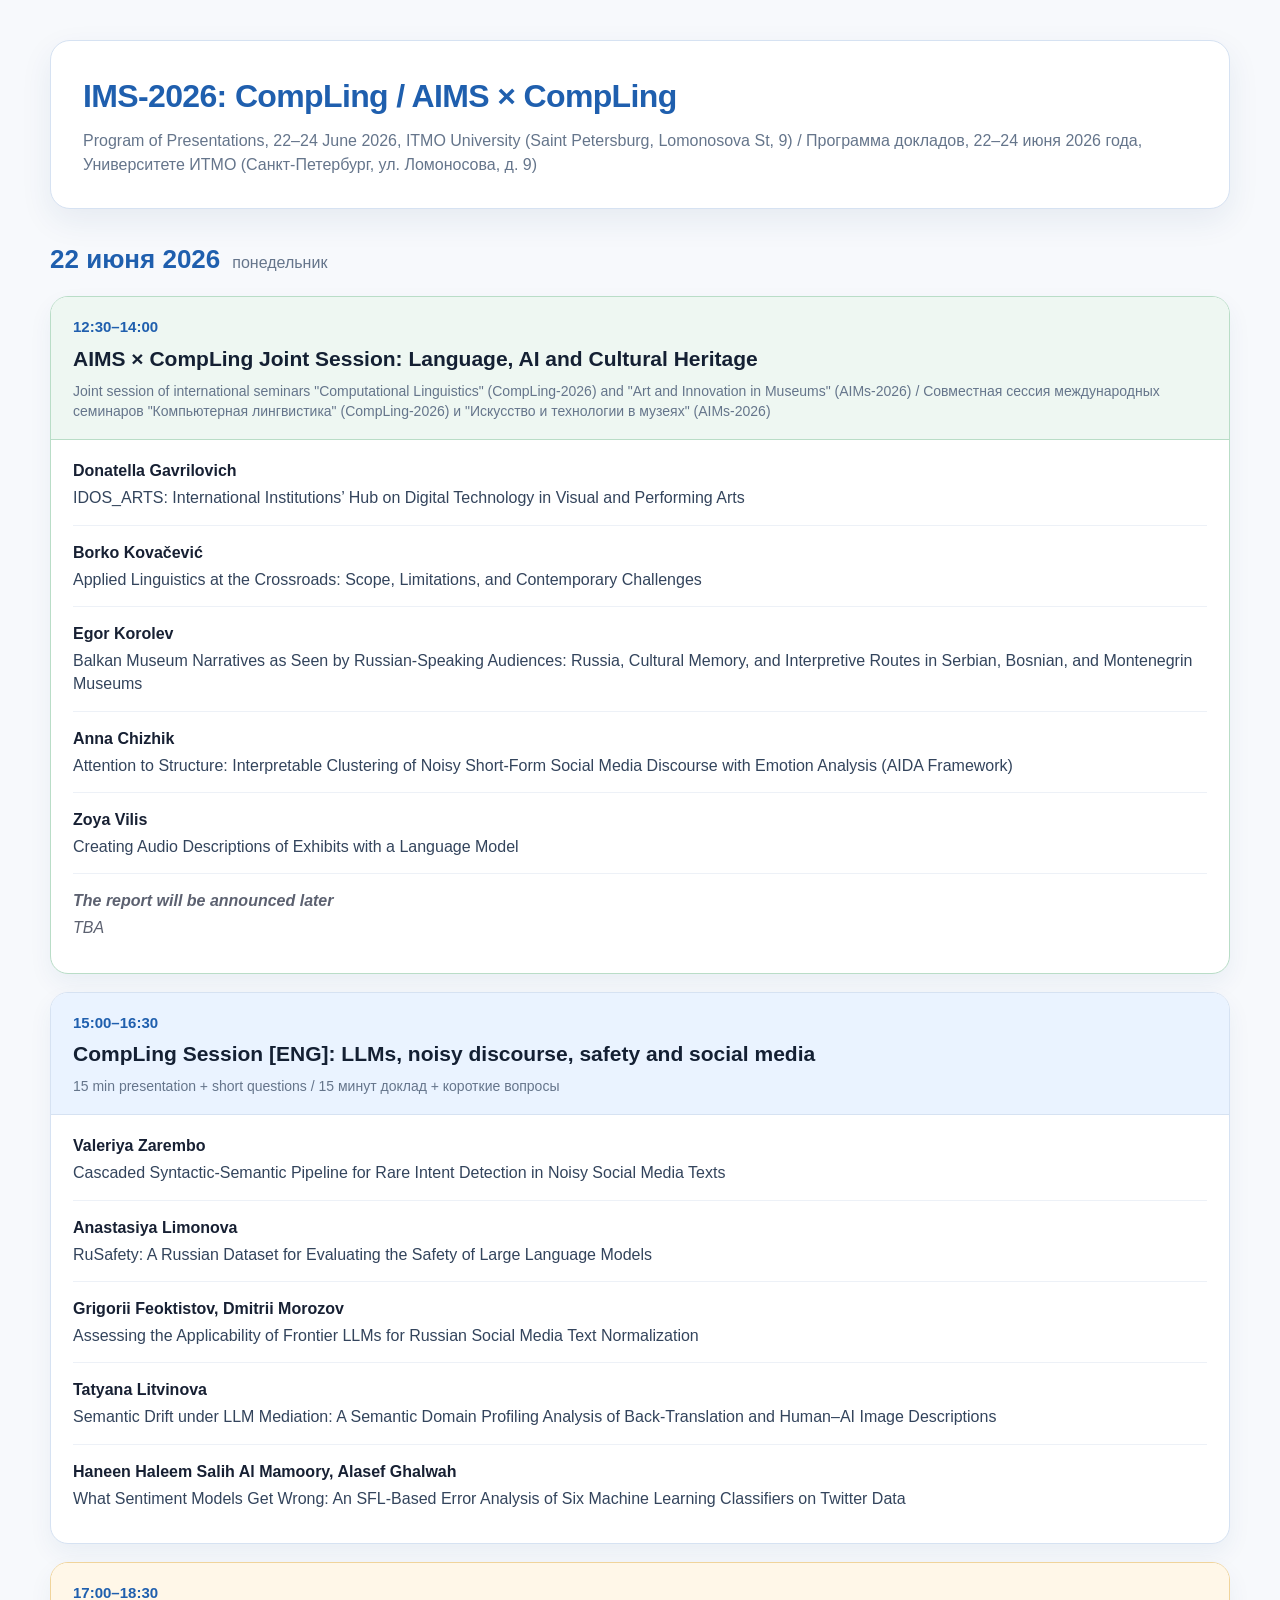
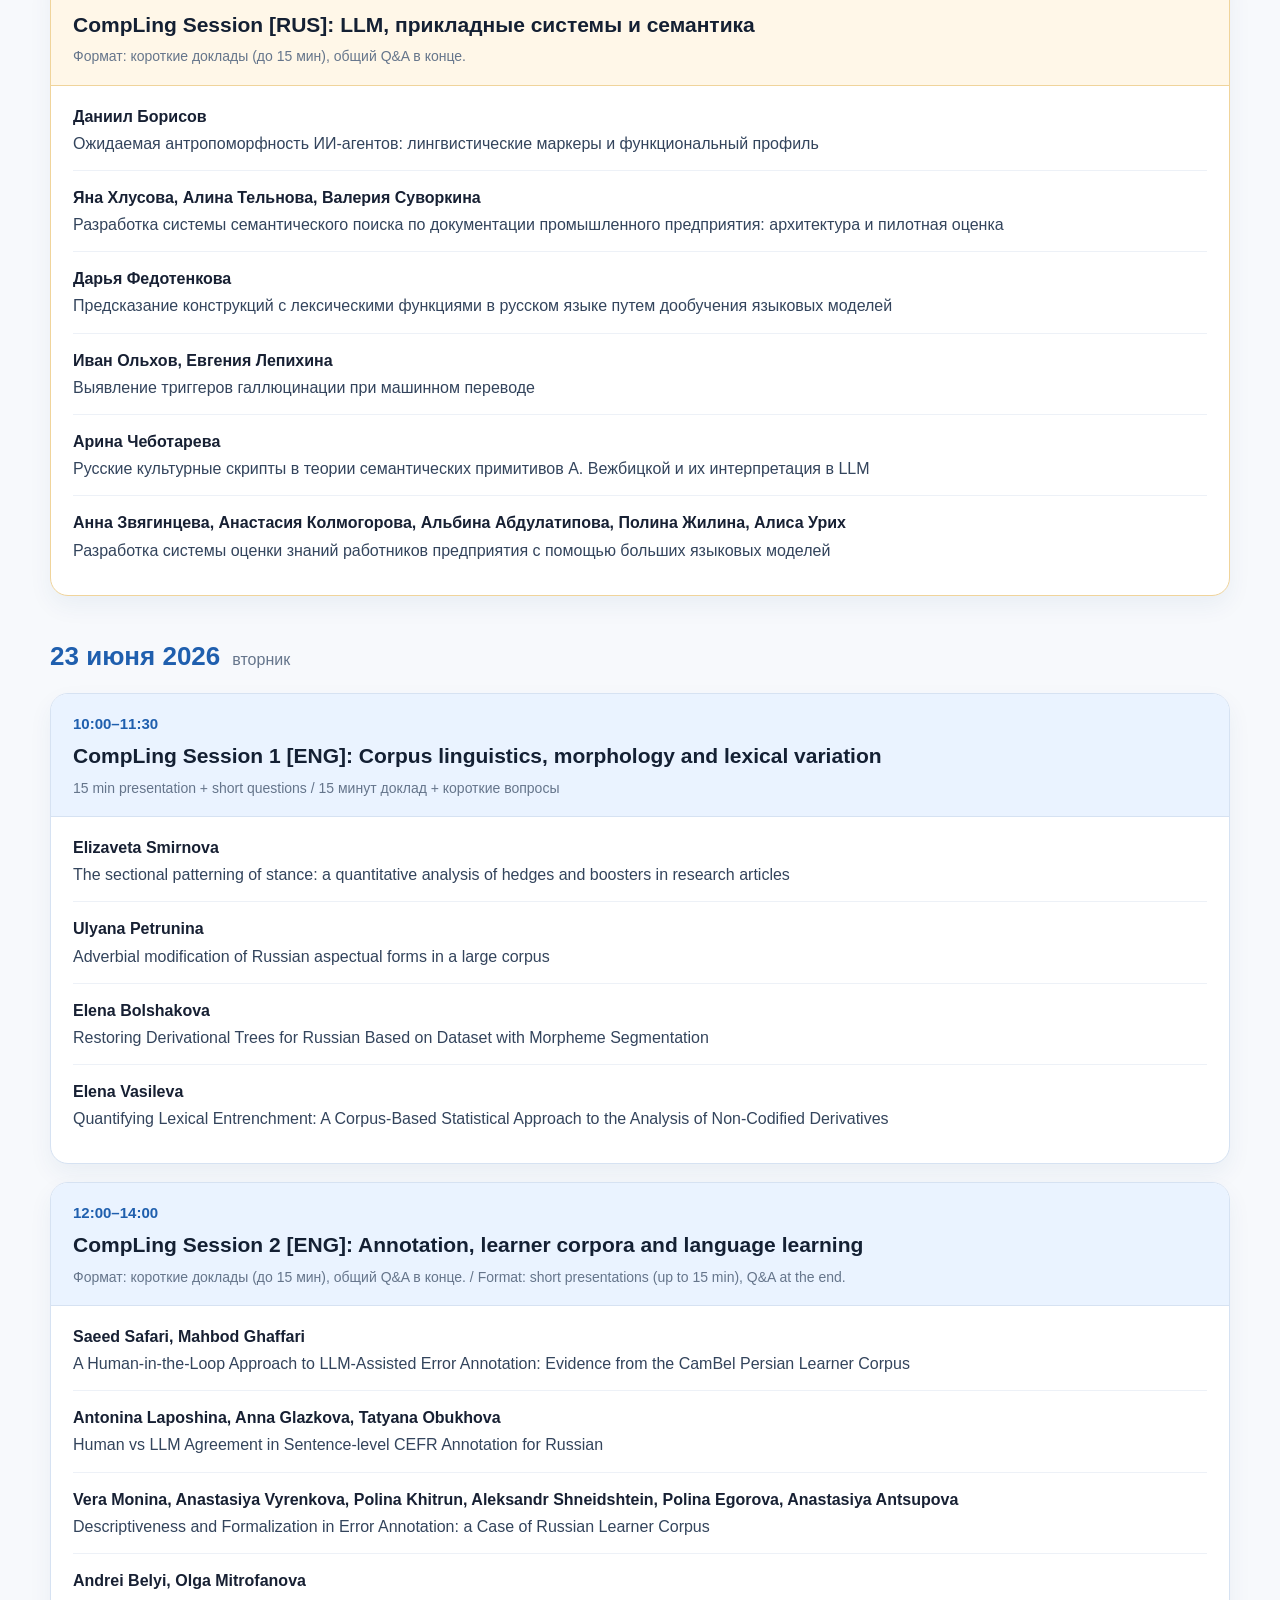
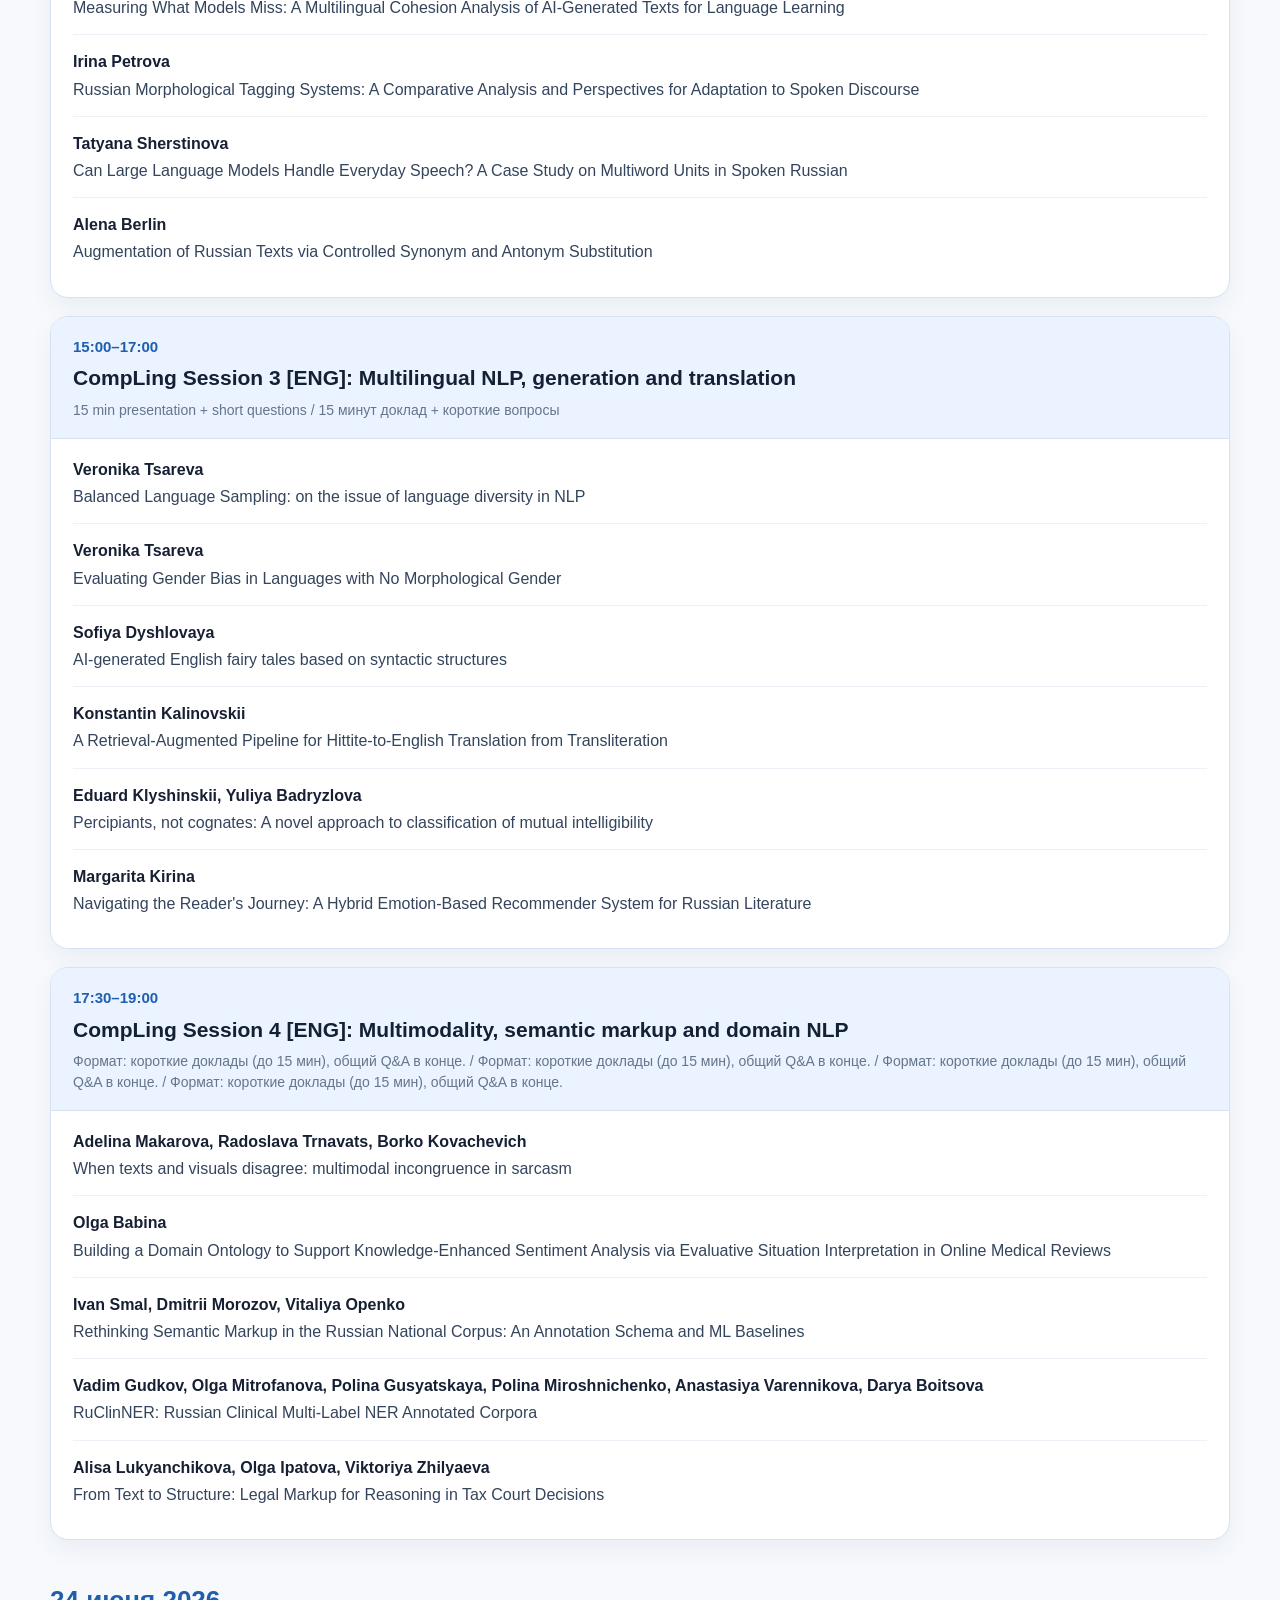
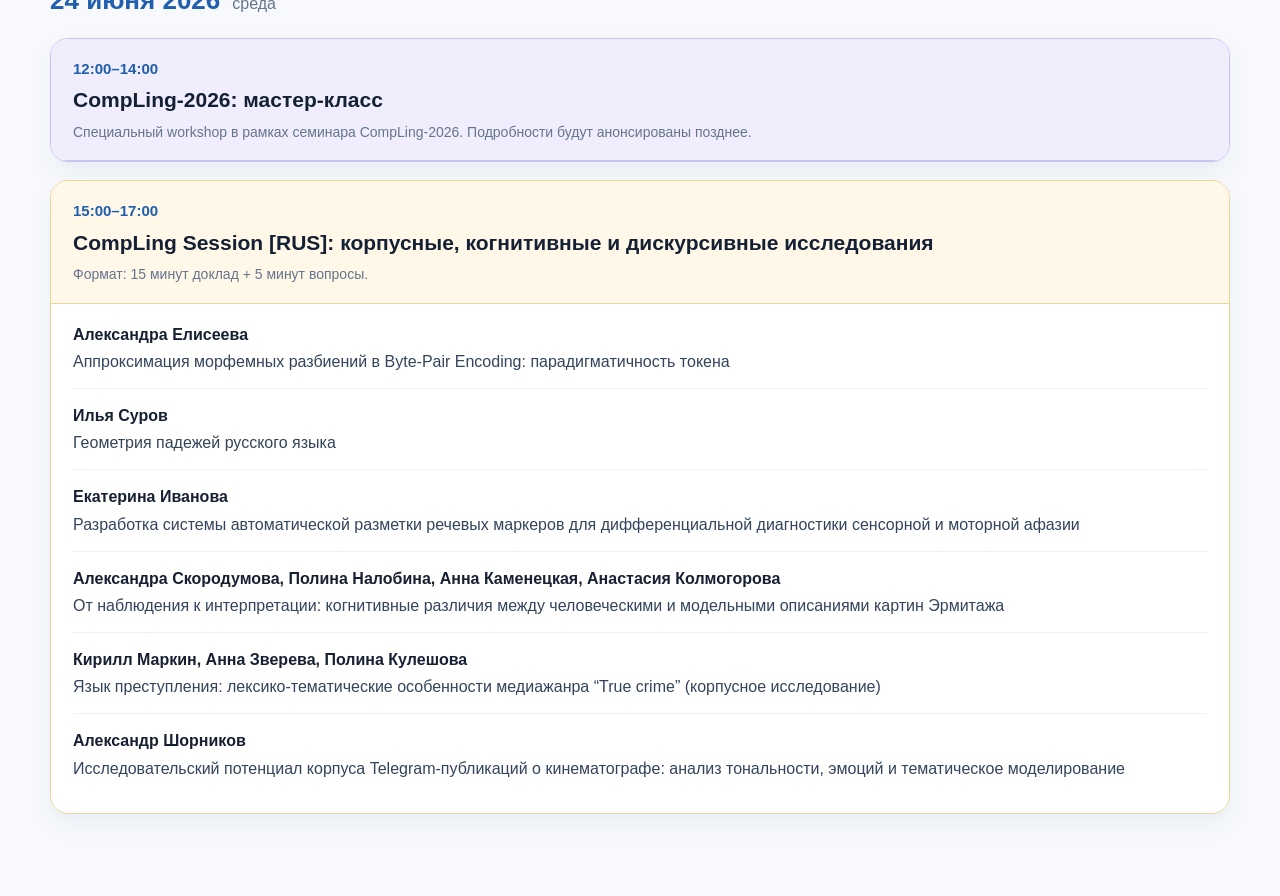
==== IMS-2026_CompLing_schedule.html @ c8782395 "Update IMS-2026_CompLing_schedule.html" ====
<!DOCTYPE html>

<html lang="ru">
<head>
<meta charset="utf-8"/>
<meta content="width=device-width, initial-scale=1.0" name="viewport"/>
<title>IMS-2026: CompLing Schedule</title>
<style>
    :root{--blue:#1f5fae;--light:#eaf3ff;--border:#d6e2f2;--text:#1d2430;--muted:#65758b;--bg:#f7f9fc;--white:#fff;--rus:#fff7e8;--rus-border:#f0d49b;--joint:#eef7f2;--joint-border:#b9ddc7;--workshop:#f0eefc;--workshop-border:#cbc3f4}*{box-sizing:border-box}body{margin:0;padding:40px 24px;font-family:Arial,Helvetica,sans-serif;color:var(--text);background:var(--bg);line-height:1.45}.page{max-width:1180px;margin:0 auto}header{margin-bottom:32px;padding:32px;background:var(--white);border:1px solid var(--border);border-radius:20px;box-shadow:0 12px 32px rgba(25,64,120,.08)}h1{margin:0 0 10px;font-size:32px;color:var(--blue);letter-spacing:-.02em}.subtitle{margin:0;color:var(--muted);font-size:16px}.note{margin-top:18px;padding:14px 16px;border-radius:14px;background:#f3f7fd;color:#33445c;font-size:14px}.day{margin:30px 0 42px}.day-title{display:flex;align-items:baseline;gap:12px;margin:0 0 18px;color:var(--blue);font-size:26px}.day-title span{color:var(--muted);font-size:16px;font-weight:400}.grid{display:grid;gap:18px}.session{background:var(--white);border:1px solid var(--border);border-radius:18px;overflow:hidden;box-shadow:0 10px 24px rgba(25,64,120,.06)}.session.joint{border-color:var(--joint-border)}.session.rus{border-color:var(--rus-border)}.session.workshop{border-color:var(--workshop-border)}.session-head{padding:18px 22px;background:var(--light);border-bottom:1px solid var(--border)}.joint .session-head{background:var(--joint);border-bottom-color:var(--joint-border)}.rus .session-head{background:var(--rus);border-bottom-color:var(--rus-border)}.workshop .session-head{background:var(--workshop);border-bottom-color:var(--workshop-border)}.time{display:inline-block;margin-bottom:6px;font-weight:700;color:var(--blue);font-size:15px}.session h3{margin:0;font-size:21px;color:#142033}.format{margin-top:6px;color:var(--muted);font-size:14px}.talks{padding:4px 22px 18px}.talk{padding:15px 0;border-bottom:1px solid #edf1f7}.talk:last-child{border-bottom:none}.speaker{display:block;margin-bottom:4px;font-weight:700;color:#172033}.title{color:#33445c}.placeholder{color:#5c6170;font-style:italic}@media print{body{padding:0;background:white}.page{max-width:none}header,.session{box-shadow:none;break-inside:avoid}.day{break-inside:avoid}}
  </style>
</head>
<body>
<main class="page">
<header>
<h1>IMS-2026: CompLing / AIMS × CompLing</h1>
<p class="subtitle">Program of Presentations, 22–24 June 2026, ITMO University (Saint Petersburg, Lomonosova St, 9) / Программа докладов, 22–24 июня 2026 года, Университете ИТМО (Санкт-Петербург, ул. Ломоносова, д. 9)</p>
</header>
<section class="day"><h2 class="day-title">22 июня 2026 <span>понедельник</span></h2>
<div class="grid">
<article class="session joint">
<div class="session-head"><span class="time">12:30–14:00</span>
<h3>AIMS × CompLing Joint Session: Language, AI and Cultural Heritage</h3>
<div class="format">Joint session of international seminars "Computational Linguistics" (CompLing-2026) and "Art and Innovation in Museums" (AIMs-2026) / Совместная сессия международных семинаров "Компьютерная лингвистика" (CompLing-2026) и "Искусство и технологии в музеях" (AIMs-2026)</div>
</div>
<div class="talks">
<div class="talk"><span class="speaker">Donatella Gavrilovich</span><span class="title">IDOS_ARTS: International Institutions’ Hub on Digital Technology in Visual and Performing Arts</span></div>
<div class="talk"><span class="speaker">Borko Kovačević</span><span class="title">Applied Linguistics at the Crossroads: Scope, Limitations, and Contemporary Challenges</span></div>
<div class="talk"><span class="speaker">Egor Korolev</span><span class="title">Balkan Museum Narratives as Seen by Russian-Speaking Audiences: Russia, Cultural Memory, and Interpretive Routes in Serbian, Bosnian, and Montenegrin Museums</span></div>
<div class="talk"><span class="speaker">Anna Chizhik</span><span class="title">Attention to Structure: Interpretable Clustering of Noisy Short-Form Social Media Discourse with Emotion Analysis (AIDA Framework)</span></div>
<div class="talk"><span class="speaker">Zoya Vilis</span><span class="title">Creating Audio Descriptions of Exhibits with a Language Model</span></div>
<div class="talk"><span class="speaker placeholder"> The report will be announced later </span><span class="title placeholder">TBA</span></div>
</div>
</article>
<article class="session"><div class="session-head"><span class="time">15:00–16:30</span>
<h3>CompLing Session [ENG]: LLMs, noisy discourse, safety and social media</h3>
<div class="format">15 min presentation + short questions / 15 минут доклад + короткие вопросы</div></div><div class="talks">
<div class="talk"><span class="speaker">Valeriya Zarembo</span><span class="title">Cascaded Syntactic-Semantic Pipeline for Rare Intent Detection in Noisy Social Media Texts</span></div>
<div class="talk"><span class="speaker">Anastasiya Limonova</span><span class="title">RuSafety: A Russian Dataset for Evaluating the Safety of Large Language Models</span></div>
<div class="talk"><span class="speaker">Grigorii Feoktistov, Dmitrii Morozov</span><span class="title">Assessing the Applicability of Frontier LLMs for Russian Social Media Text Normalization</span></div>
<div class="talk"><span class="speaker">Tatyana Litvinova</span><span class="title">Semantic Drift under LLM Mediation: A Semantic Domain Profiling Analysis of Back-Translation and Human–AI Image Descriptions</span></div>
<div class="talk"><span class="speaker">Haneen Haleem Salih Al Mamoory, Alasef Ghalwah</span><span class="title">What Sentiment Models Get Wrong: An SFL-Based Error Analysis of Six Machine Learning Classifiers on Twitter Data</span></div>
</div>
</article>
<article class="session rus"><div class="session-head"><span class="time">17:00–18:30</span>
<h3>CompLing Session [RUS]: LLM, прикладные системы и семантика</h3>
<div class="format">Формат: короткие доклады (до 15 мин), общий Q&amp;A в конце.</div></div><div class="talks">
<div class="talk"><span class="speaker">Даниил Борисов</span><span class="title">Ожидаемая антропоморфность ИИ-агентов: лингвистические маркеры и функциональный профиль</span></div>
<div class="talk"><span class="speaker">Яна Хлусова, Алина Тельнова, Валерия Суворкина</span><span class="title">Разработка системы семантического поиска по документации промышленного предприятия: архитектура и пилотная оценка</span></div>
<div class="talk"><span class="speaker">Дарья Федотенкова</span><span class="title">Предсказание конструкций с лексическими функциями в русском языке путем дообучения языковых моделей</span></div>
<div class="talk"><span class="speaker">Иван Ольхов, Евгения Лепихина</span><span class="title">Выявление триггеров галлюцинации при машинном переводе</span></div>
<div class="talk"><span class="speaker">Арина Чеботарева</span><span class="title">Русские культурные скрипты в теории семантических примитивов А. Вежбицкой и их интерпретация в LLM</span></div>
<div class="talk"><span class="speaker">Анна Звягинцева, Анастасия Колмогорова, Альбина Абдулатипова, Полина Жилина, Алиса Урих</span><span class="title">Разработка системы оценки знаний работников предприятия с помощью больших языковых моделей</span></div>
</div>
</article>
</div></section>
<section class="day"><h2 class="day-title">23 июня 2026 <span>вторник</span></h2><div class="grid">
<article class="session"><div class="session-head"><span class="time">10:00–11:30</span>
<h3>CompLing Session 1 [ENG]: Corpus linguistics, morphology and lexical variation</h3>
<div class="format">15 min presentation + short questions / 15 минут доклад + короткие вопросы</div></div><div class="talks">
<div class="talk"><span class="speaker">Elizaveta Smirnova</span><span class="title">The sectional patterning of stance: a quantitative analysis of hedges and boosters in research articles</span></div>
<div class="talk"><span class="speaker">Ulyana Petrunina</span><span class="title">Adverbial modification of Russian aspectual forms in a large corpus</span></div>
<div class="talk"><span class="speaker">Elena Bolshakova</span><span class="title">Restoring Derivational Trees for Russian Based on Dataset with Morpheme Segmentation</span></div>
<div class="talk"><span class="speaker">Elena Vasileva</span><span class="title">Quantifying Lexical Entrenchment: A Corpus-Based Statistical Approach to the Analysis of Non-Codified Derivatives</span></div>
</div>
</article>
<article class="session"><div class="session-head"><span class="time">12:00–14:00</span>
<h3>CompLing Session 2 [ENG]: Annotation, learner corpora and language learning</h3>
<div class="format">Формат: короткие доклады (до 15 мин), общий Q&amp;A в конце. / Format: short presentations (up to 15 min), Q&A at the end. </div></div><div class="talks">
<div class="talk"><span class="speaker">Saeed Safari, Mahbod Ghaffari</span><span class="title">A Human-in-the-Loop Approach to LLM-Assisted Error Annotation: Evidence from the CamBel Persian Learner Corpus</span></div>
<div class="talk"><span class="speaker">Antonina Laposhina, Anna Glazkova, Tatyana Obukhova</span><span class="title">Human vs LLM Agreement in Sentence-level CEFR Annotation for Russian</span></div>
<div class="talk"><span class="speaker">Vera Monina, Anastasiya Vyrenkova, Polina Khitrun, Aleksandr Shneidshtein, Polina Egorova, Anastasiya Antsupova</span><span class="title">Descriptiveness and Formalization in Error Annotation: a Case of Russian Learner Corpus</span></div>
<div class="talk"><span class="speaker">Andrei Belyi, Olga Mitrofanova</span><span class="title">Measuring What Models Miss: A Multilingual Cohesion Analysis of AI-Generated Texts for Language Learning</span></div>
<div class="talk"><span class="speaker">Irina Petrova</span><span class="title">Russian Morphological Tagging Systems: A Comparative Analysis and Perspectives for Adaptation to Spoken Discourse</span></div>
<div class="talk"><span class="speaker">Tatyana Sherstinova</span><span class="title">Can Large Language Models Handle Everyday Speech? A Case Study on Multiword Units in Spoken Russian</span></div>
<div class="talk"><span class="speaker">Alena Berlin</span><span class="title">Augmentation of Russian Texts via Controlled Synonym and Antonym Substitution</span></div>
</div>
</article>
<article class="session"><div class="session-head"><span class="time">15:00–17:00</span>
<h3>CompLing Session 3 [ENG]: Multilingual NLP, generation and translation</h3>
<div class="format">15 min presentation + short questions / 15 минут доклад + короткие вопросы</div></div><div class="talks">
<div class="talk"><span class="speaker">Veronika Tsareva</span><span class="title">Balanced Language Sampling: on the issue of language diversity in NLP</span></div>
<div class="talk"><span class="speaker">Veronika Tsareva</span><span class="title">Evaluating Gender Bias in Languages with No Morphological Gender</span></div>
<div class="talk"><span class="speaker">Sofiya Dyshlovaya</span><span class="title">AI-generated English fairy tales based on syntactic structures</span></div>
<div class="talk"><span class="speaker">Konstantin Kalinovskii</span><span class="title">A Retrieval-Augmented Pipeline for Hittite-to-English Translation from Transliteration</span></div>
<div class="talk"><span class="speaker">Eduard Klyshinskii, Yuliya Badryzlova</span><span class="title">Percipiants, not cognates: A novel approach to classification of mutual intelligibility</span></div>
<div class="talk"><span class="speaker">Margarita Kirina</span><span class="title">Navigating the Reader's Journey: A Hybrid Emotion-Based Recommender System for Russian Literature</span></div>
</div>
</article>
<article class="session"><div class="session-head"><span class="time">17:30–19:00</span>
<h3>CompLing Session 4 [ENG]: Multimodality, semantic markup and domain NLP</h3>
<div class="format">Формат: короткие доклады (до 15 мин), общий Q&amp;A в конце. / Формат: короткие доклады (до 15 мин), общий Q&amp;A в конце. / Формат: короткие доклады (до 15 мин), общий Q&amp;A в конце. / Формат: короткие доклады (до 15 мин), общий Q&amp;A в конце.</div></div><div class="talks">
<div class="talk"><span class="speaker">Adelina Makarova, Radoslava Trnavats, Borko Kovachevich</span><span class="title">When texts and visuals disagree: multimodal incongruence in sarcasm</span></div>
<div class="talk"><span class="speaker">Olga Babina</span><span class="title">Building a Domain Ontology to Support Knowledge-Enhanced Sentiment Analysis via Evaluative Situation Interpretation in Online Medical Reviews</span></div>
<div class="talk"><span class="speaker">Ivan Smal, Dmitrii Morozov, Vitaliya Openko</span><span class="title">Rethinking Semantic Markup in the Russian National Corpus: An Annotation Schema and ML Baselines</span></div>
<div class="talk"><span class="speaker">Vadim Gudkov, Olga Mitrofanova, Polina Gusyatskaya, Polina Miroshnichenko, Anastasiya Varennikova, Darya Boitsova</span><span class="title">RuClinNER: Russian Clinical Multi-Label NER Annotated Corpora</span></div>
<div class="talk"><span class="speaker">Alisa Lukyanchikova, Olga Ipatova, Viktoriya Zhilyaeva</span><span class="title">From Text to Structure: Legal Markup for Reasoning in Tax Court Decisions</span></div>
</div>
</article>
</div></section>
<section class="day"><h2 class="day-title">24 июня 2026 <span>среда</span></h2><div class="grid">
<article class="session workshop"><div class="session-head"><span class="time">12:00–14:00</span>
<h3>CompLing-2026: мастер-класс</h3><div class="format">Специальный workshop в рамках семинара CompLing-2026. Подробности будут анонсированы позднее.</div></div></article>
<article class="session rus"><div class="session-head"><span class="time">15:00–17:00</span>
<h3>CompLing Session [RUS]: корпусные, когнитивные и дискурсивные исследования</h3>
<div class="format">Формат: 15 минут доклад + 5 минут вопросы.</div></div><div class="talks">
<div class="talk"><span class="speaker">Александра Елисеева</span><span class="title">Аппроксимация морфемных разбиений в Byte-Pair Encoding: парадигматичность токена</span></div>
<div class="talk"><span class="speaker">Илья Суров</span><span class="title">Геометрия падежей русского языка</span></div>
<div class="talk"><span class="speaker">Екатерина Иванова</span><span class="title">Разработка системы автоматической разметки речевых маркеров для дифференциальной диагностики сенсорной и моторной афазии</span></div>
<div class="talk"><span class="speaker">Александра Скородумова, Полина Налобина, Анна Каменецкая, Анастасия Колмогорова</span><span class="title">От наблюдения к интерпретации: когнитивные различия между человеческими и модельными описаниями картин Эрмитажа</span></div>
<div class="talk"><span class="speaker">Кирилл Маркин, Анна Зверева, Полина Кулешова</span><span class="title">Язык преступления: лексико-тематические особенности медиажанра “True crime” (корпусное исследование)</span></div>
<div class="talk"><span class="speaker">Александр Шорников</span><span class="title">Исследовательский потенциал корпуса Telegram-публикаций о кинематографе: анализ тональности, эмоций и тематическое моделирование</span></div>
</div></article>
</div></section>
</main>
</body>
</html>
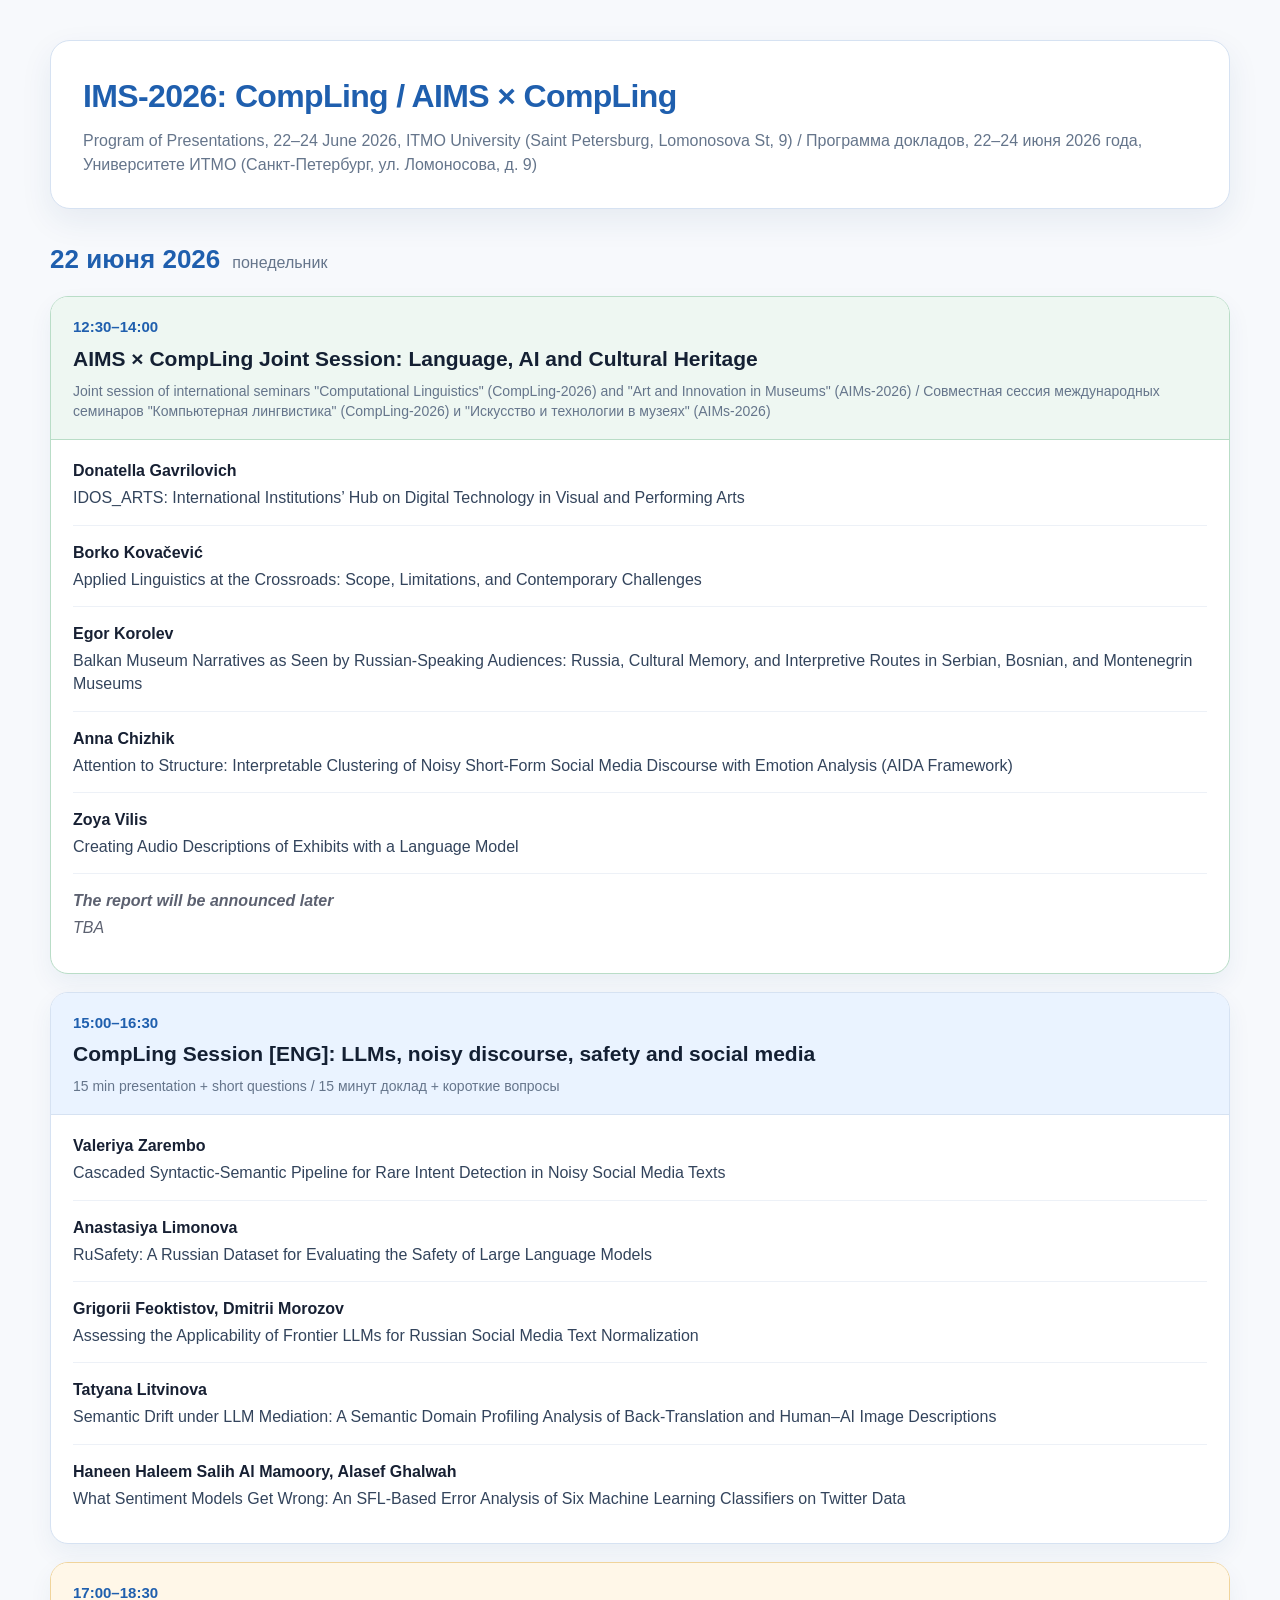
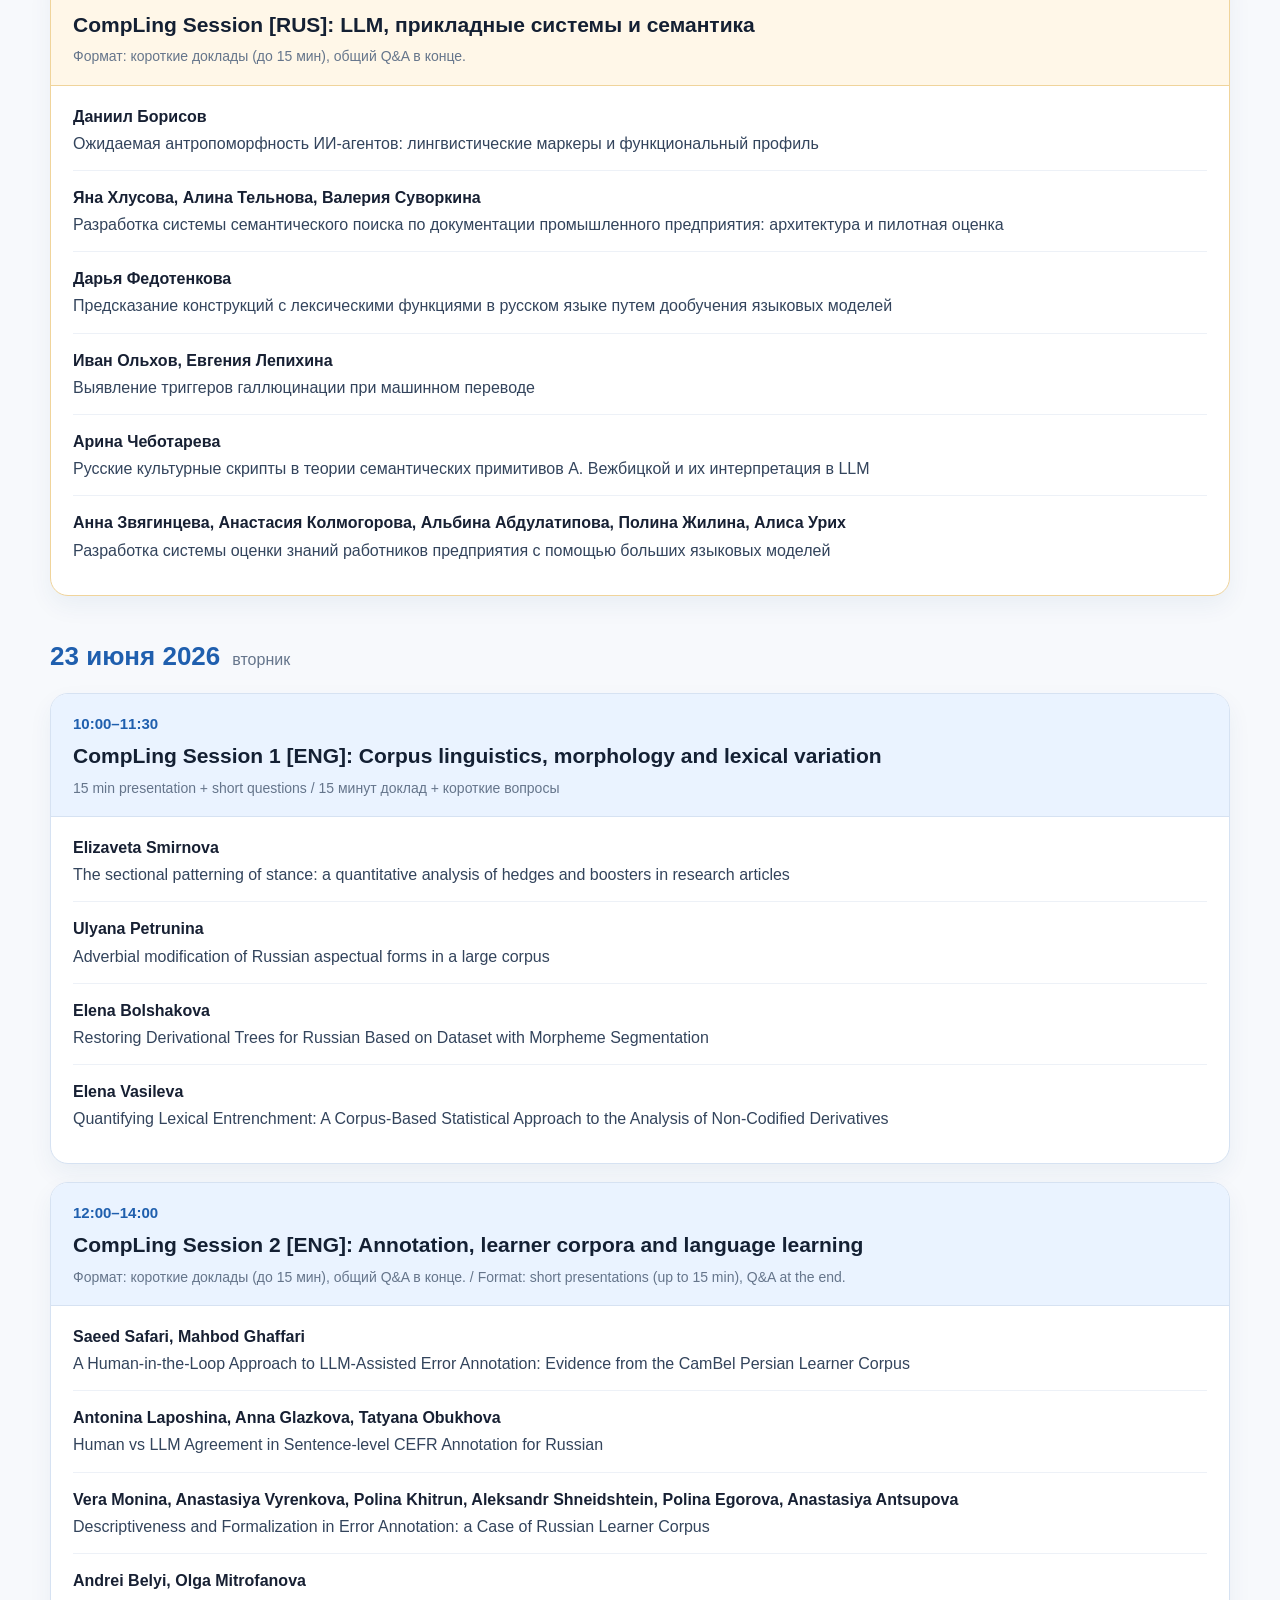
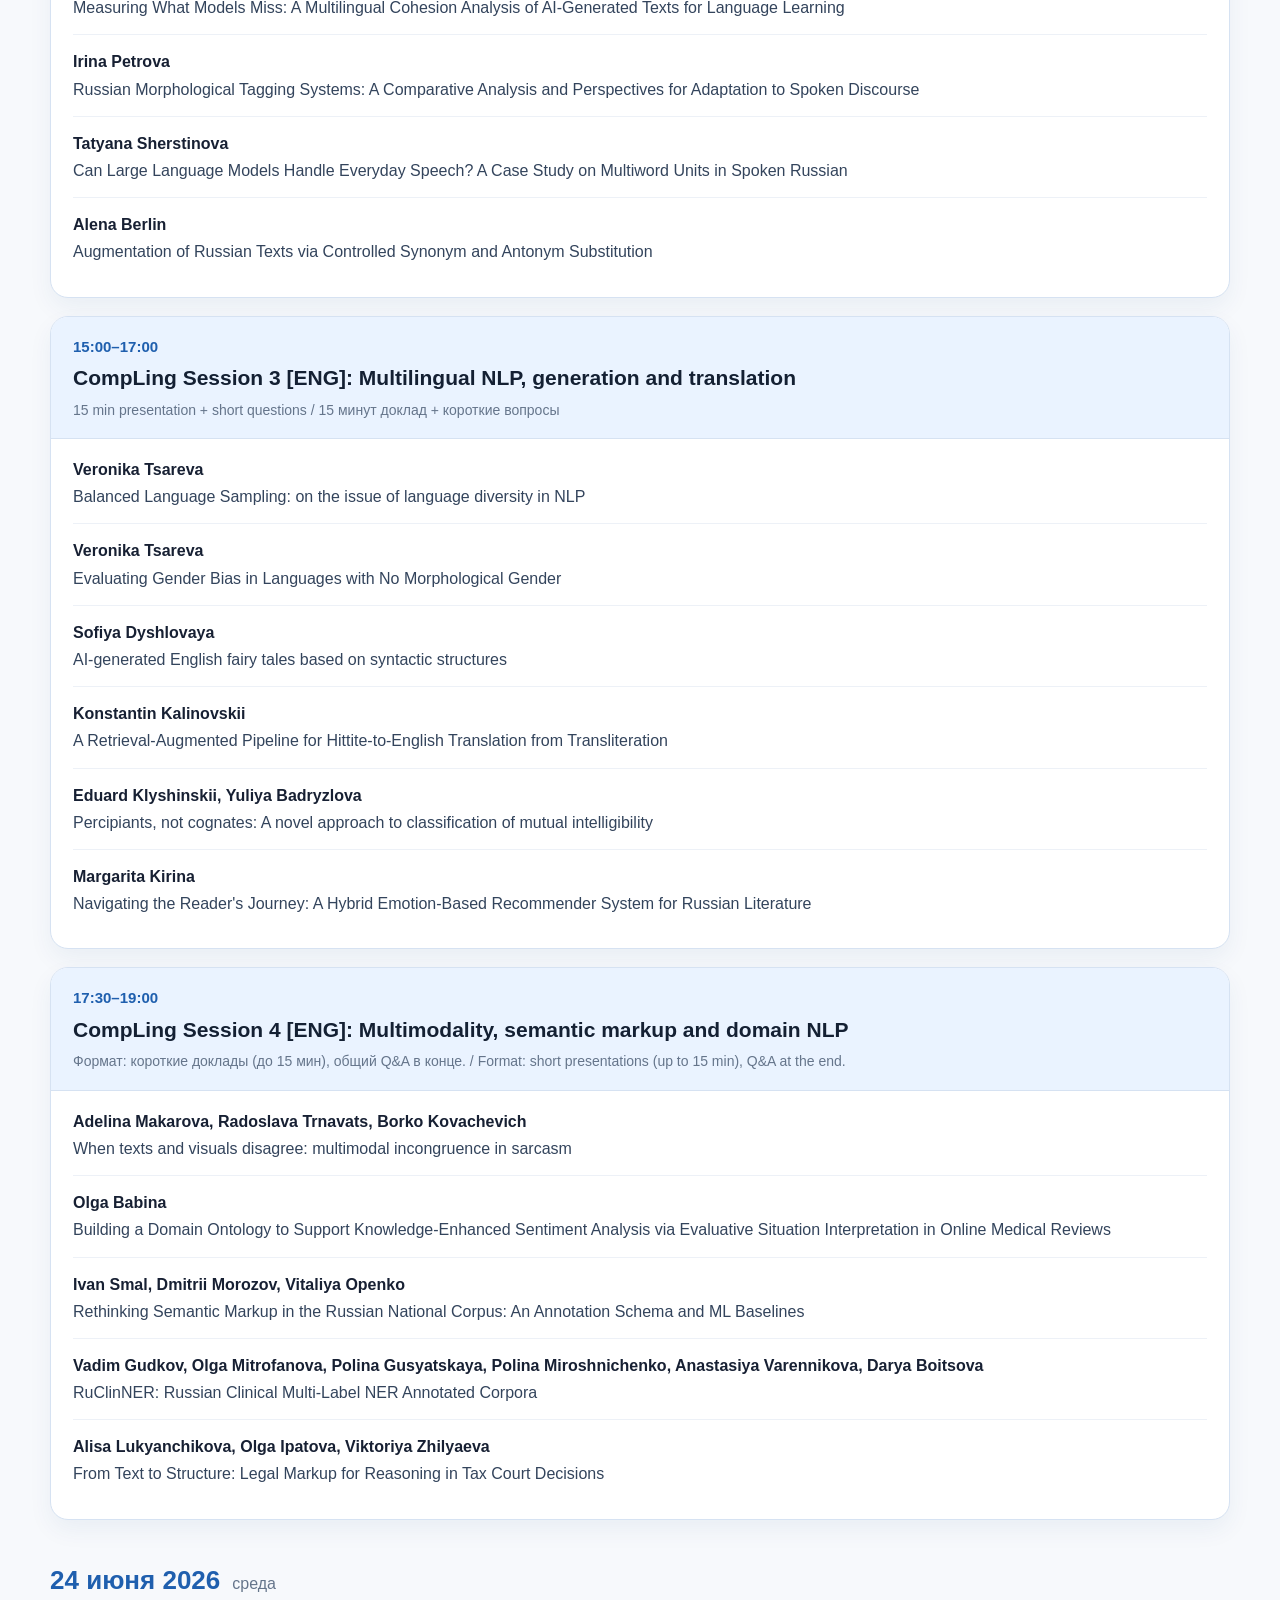
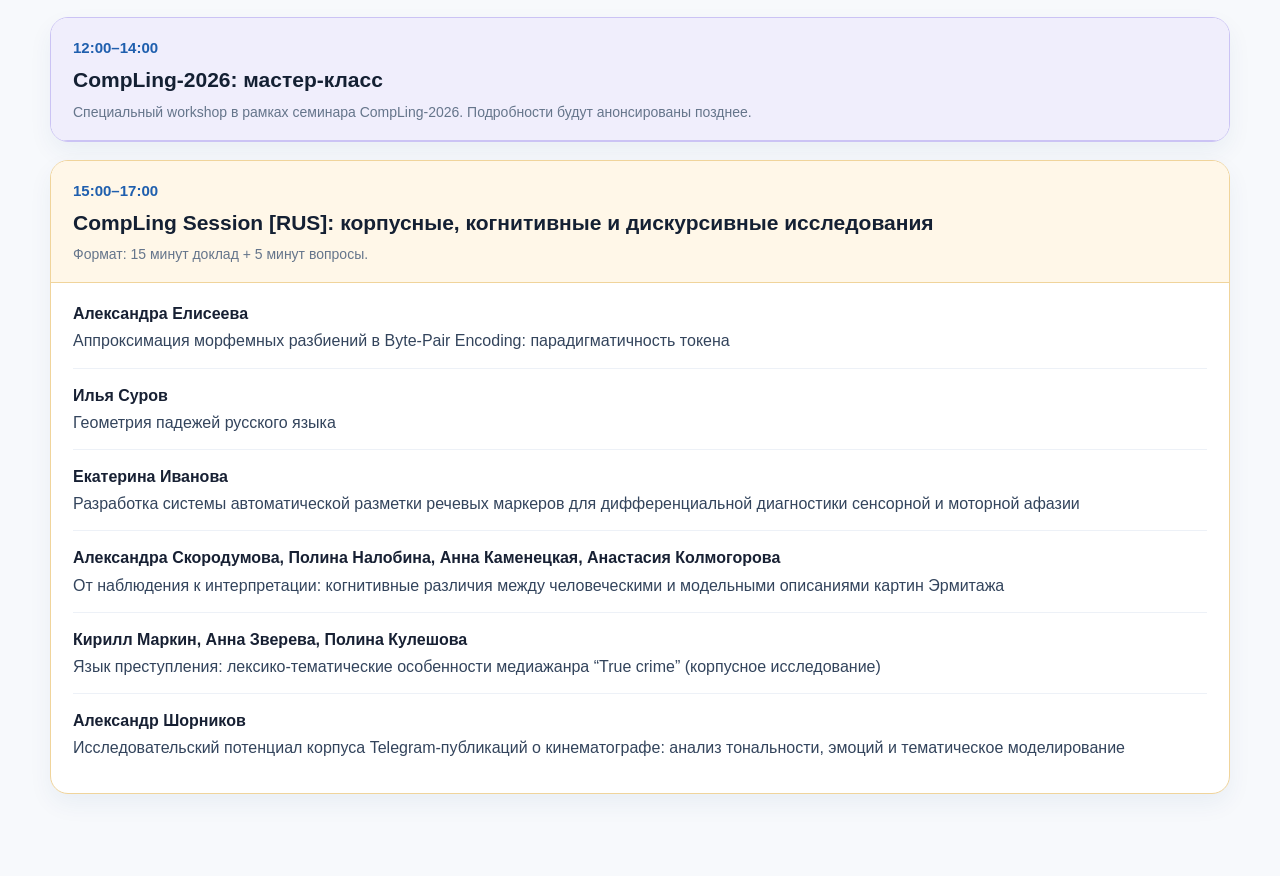
==== commit 188bdc0d: "Update IMS-2026_CompLing_schedule.html" ====
--- a/IMS-2026_CompLing_schedule.html
+++ b/IMS-2026_CompLing_schedule.html
@@ -88,7 +88,7 @@
 </article>
 <article class="session"><div class="session-head"><span class="time">17:30–19:00</span>
 <h3>CompLing Session 4 [ENG]: Multimodality, semantic markup and domain NLP</h3>
-<div class="format">Формат: короткие доклады (до 15 мин), общий Q&amp;A в конце. / Формат: короткие доклады (до 15 мин), общий Q&amp;A в конце. / Формат: короткие доклады (до 15 мин), общий Q&amp;A в конце. / Формат: короткие доклады (до 15 мин), общий Q&amp;A в конце.</div></div><div class="talks">
+<div class="format">Формат: короткие доклады (до 15 мин), общий Q&amp;A в конце. / Format: short presentations (up to 15 min), Q&A at the end.</div></div><div class="talks">
 <div class="talk"><span class="speaker">Adelina Makarova, Radoslava Trnavats, Borko Kovachevich</span><span class="title">When texts and visuals disagree: multimodal incongruence in sarcasm</span></div>
 <div class="talk"><span class="speaker">Olga Babina</span><span class="title">Building a Domain Ontology to Support Knowledge-Enhanced Sentiment Analysis via Evaluative Situation Interpretation in Online Medical Reviews</span></div>
 <div class="talk"><span class="speaker">Ivan Smal, Dmitrii Morozov, Vitaliya Openko</span><span class="title">Rethinking Semantic Markup in the Russian National Corpus: An Annotation Schema and ML Baselines</span></div>
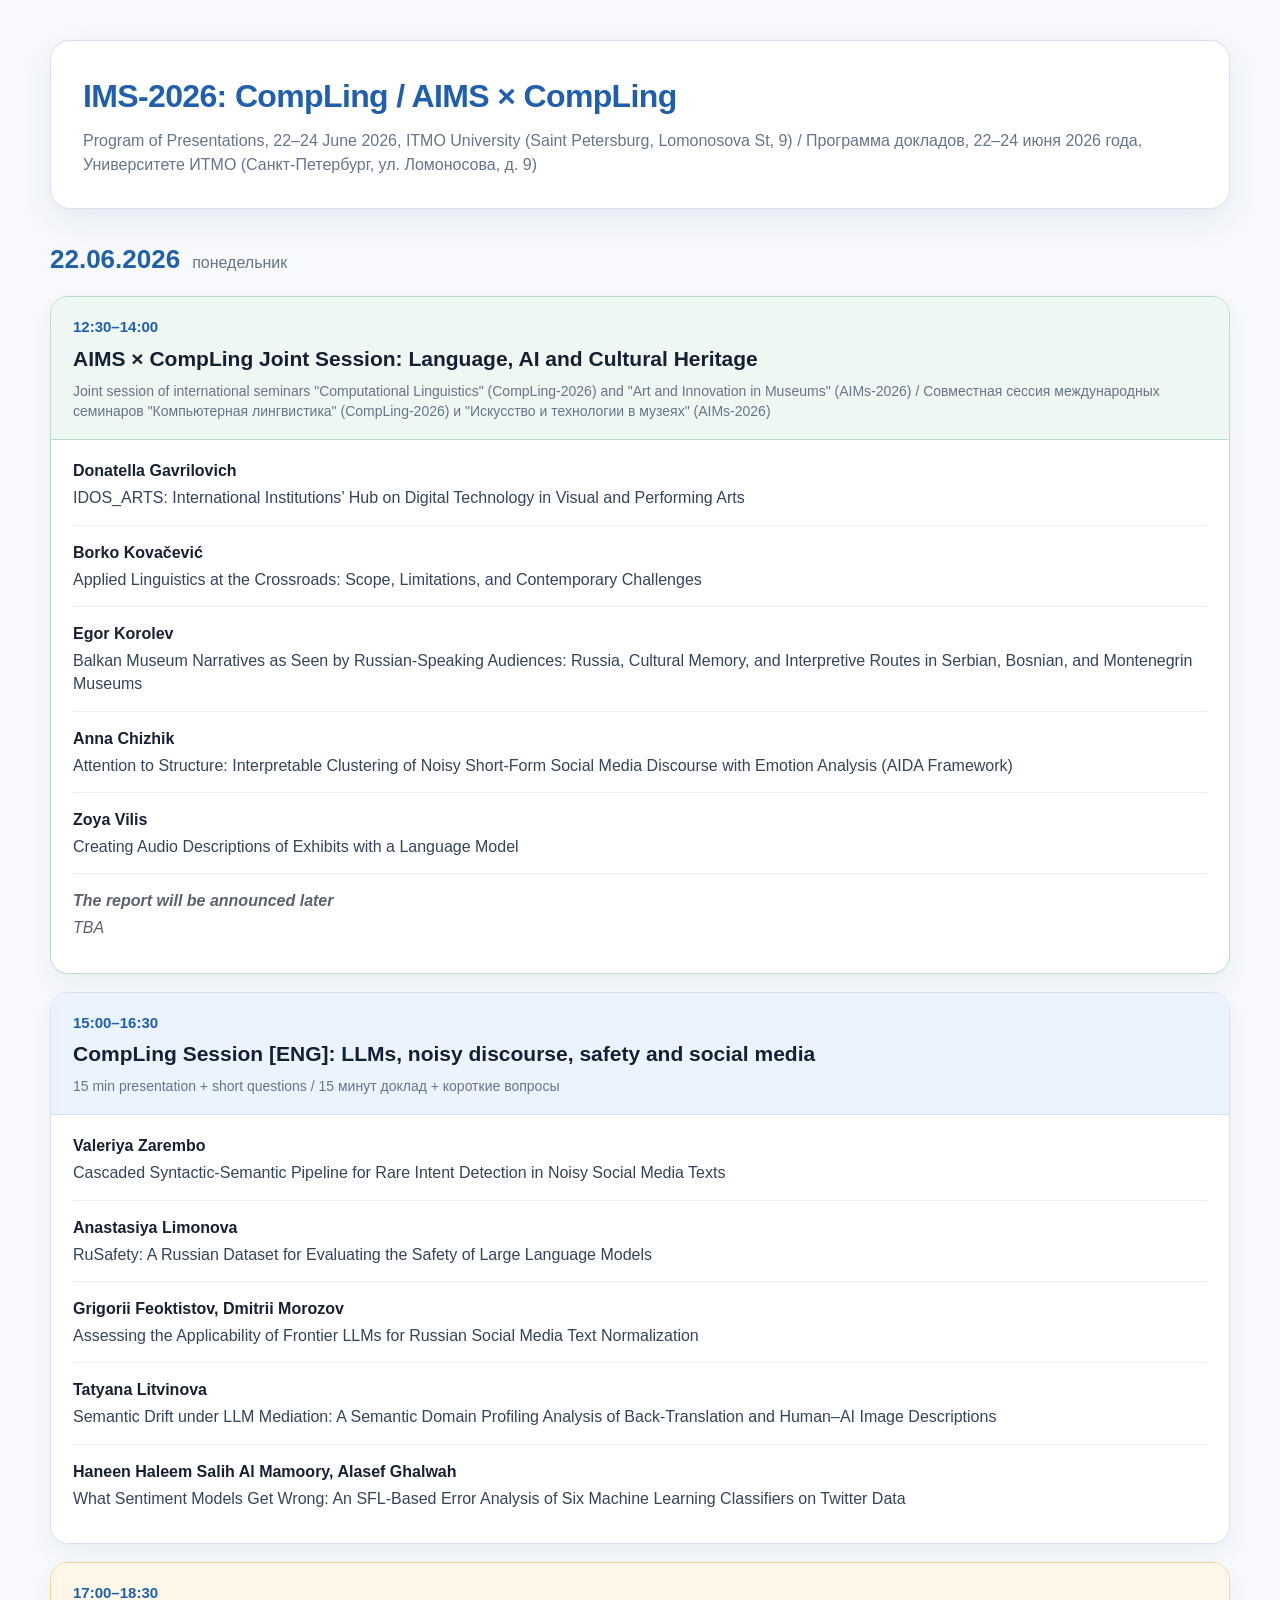
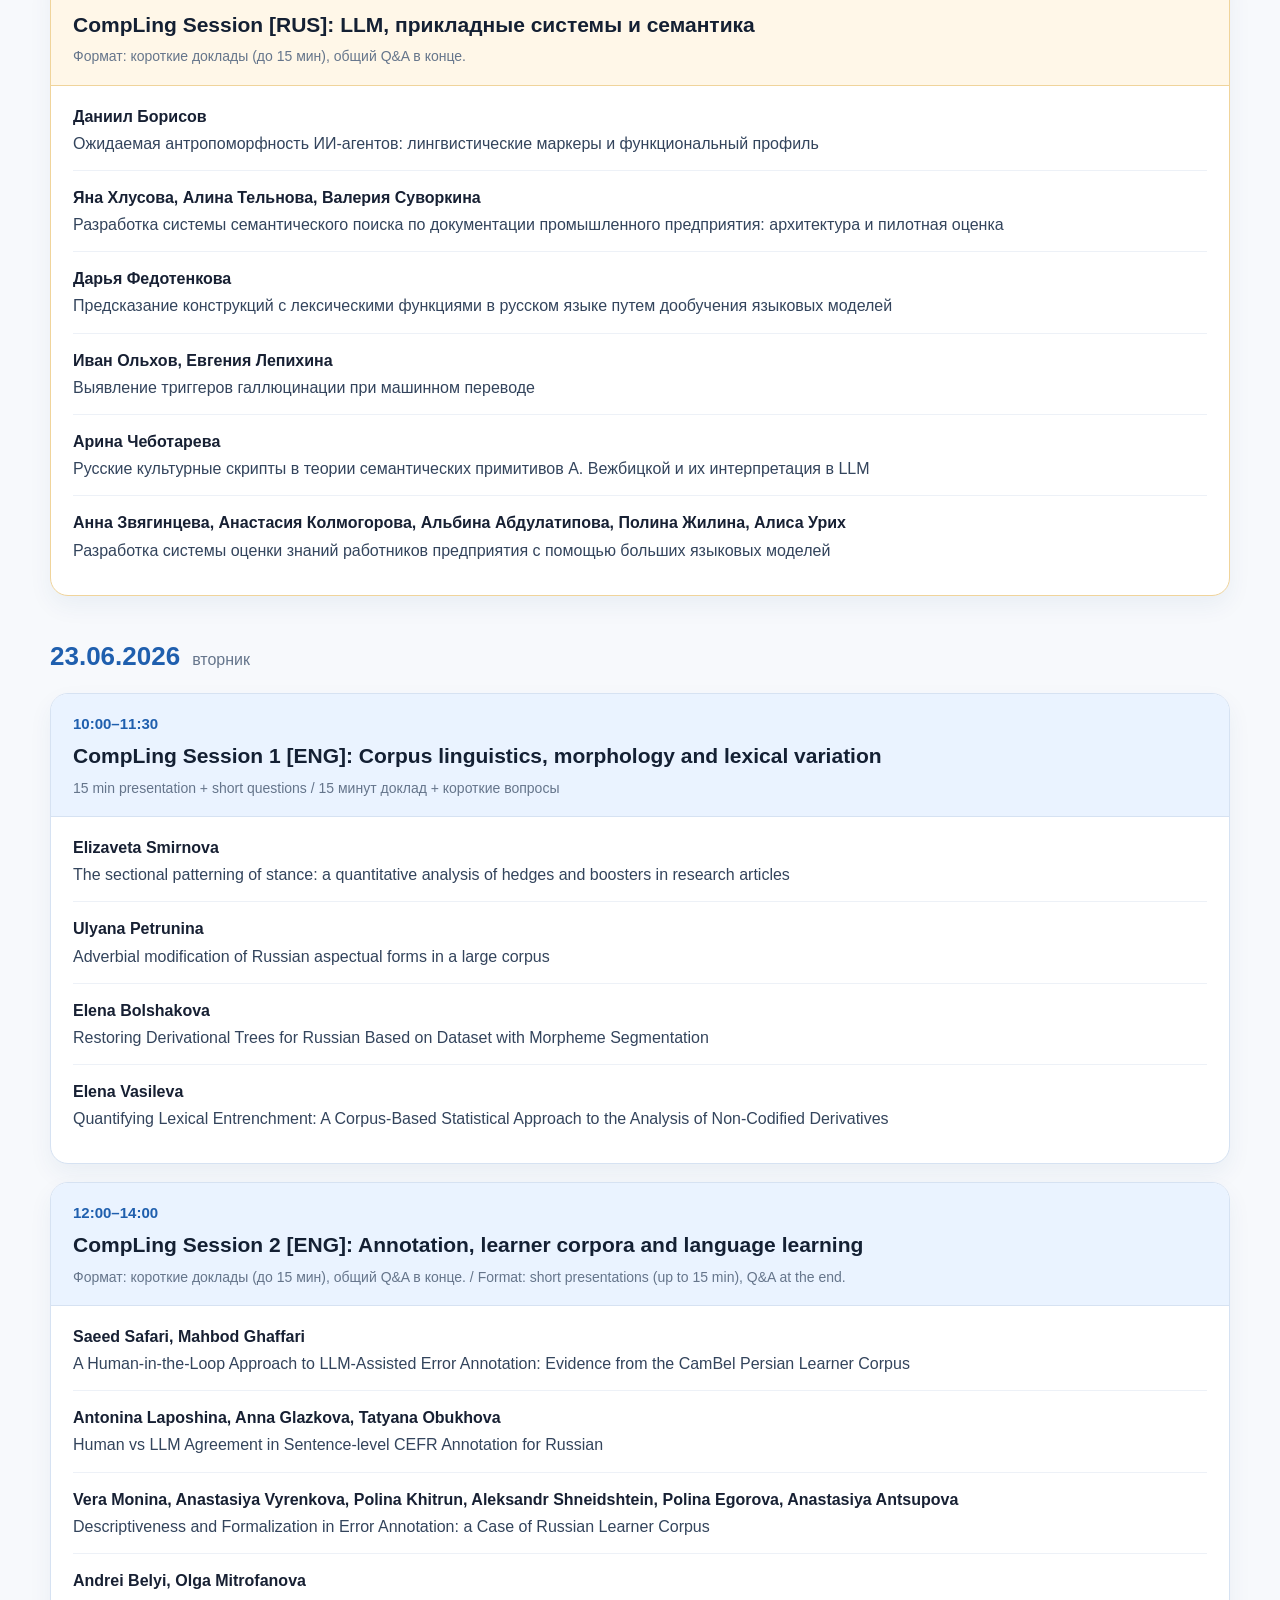
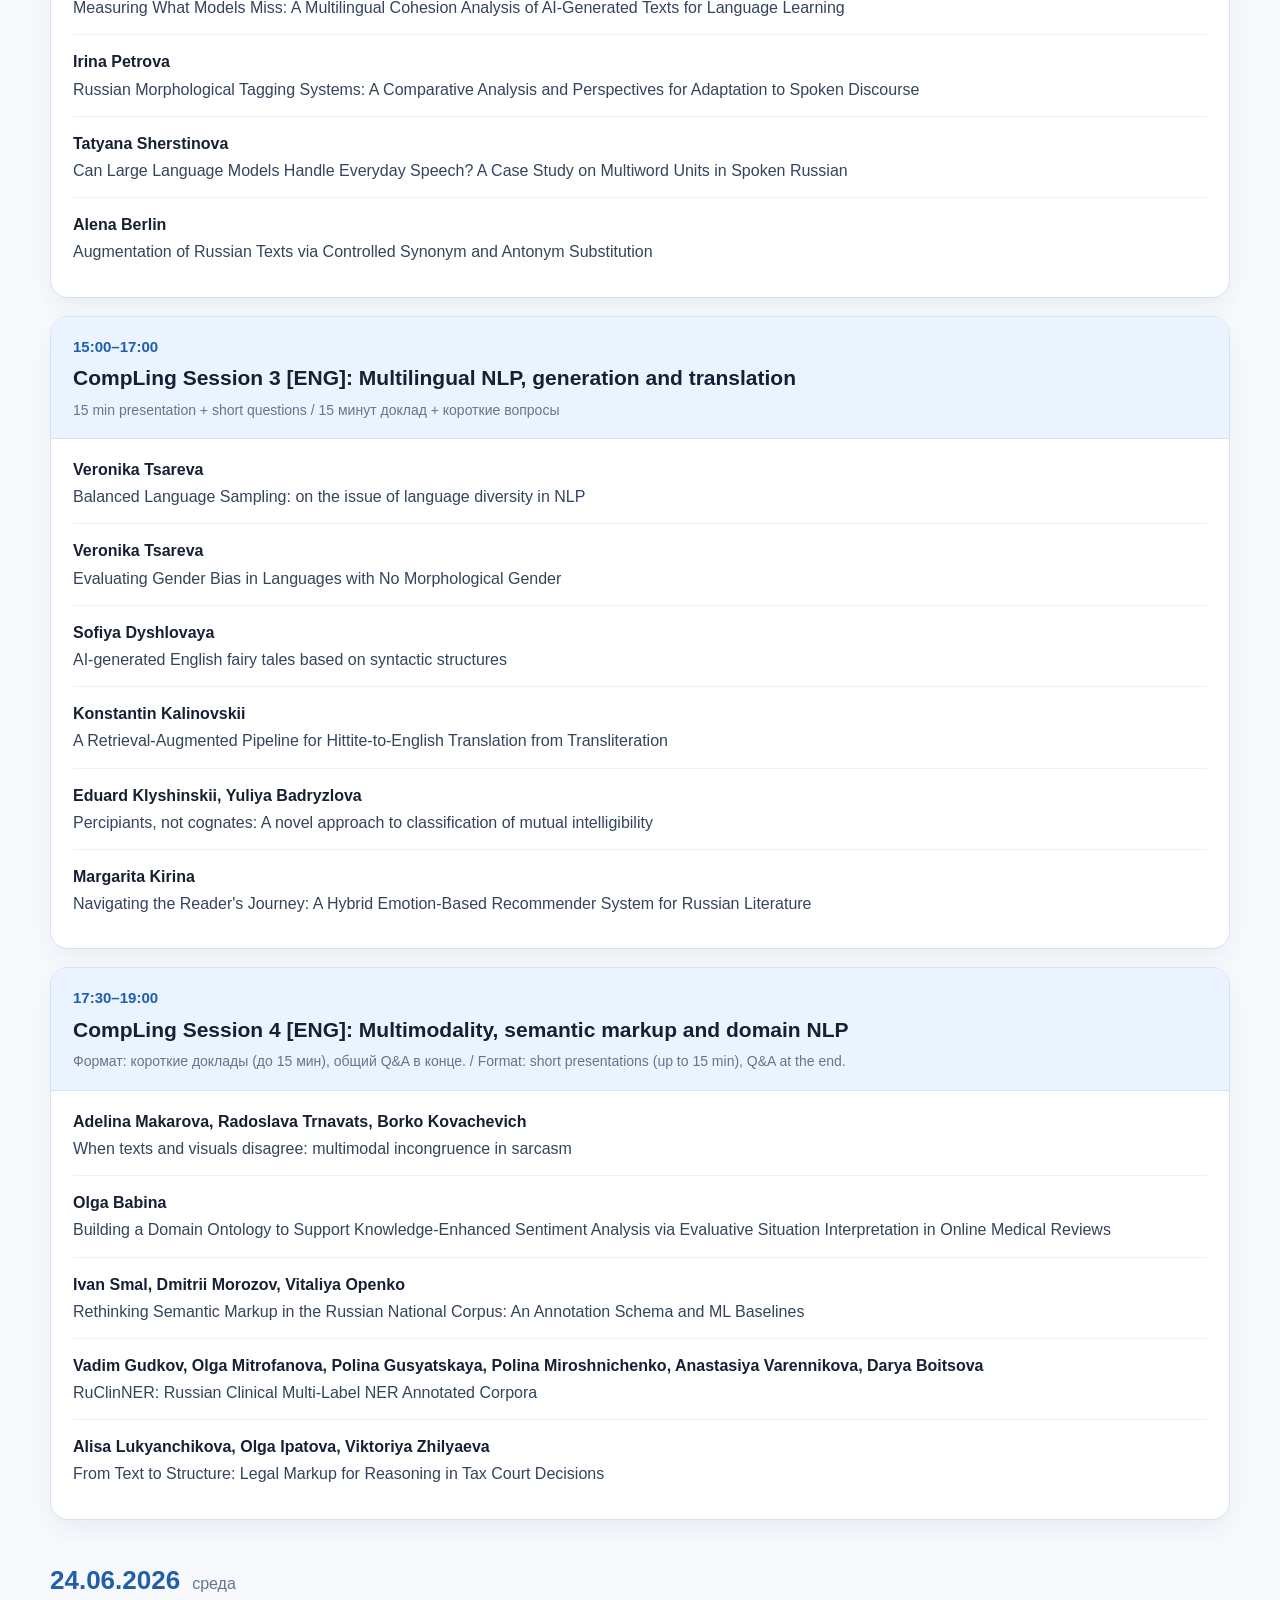
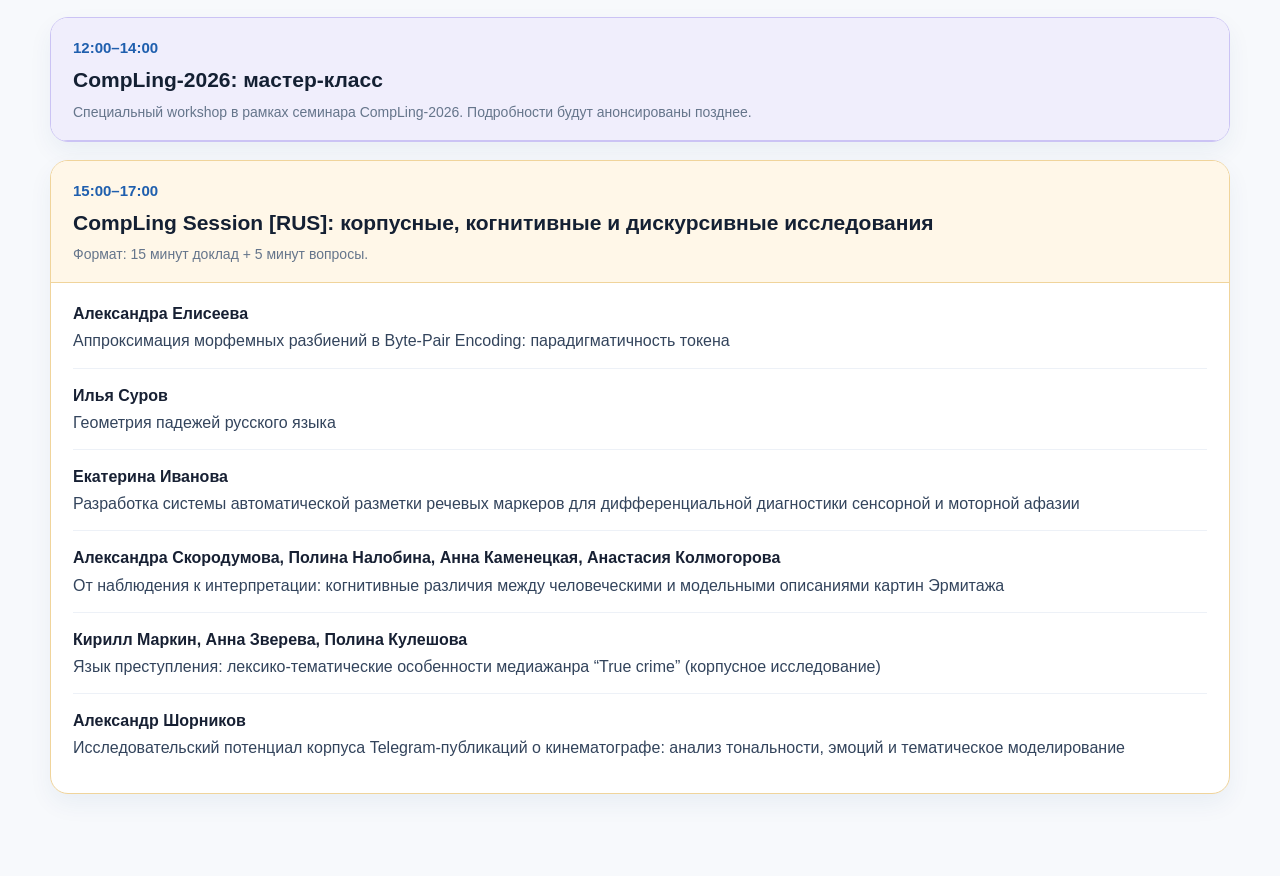
==== commit 4bd909da: "Update IMS-2026_CompLing_schedule.html" ====
--- a/IMS-2026_CompLing_schedule.html
+++ b/IMS-2026_CompLing_schedule.html
@@ -15,7 +15,7 @@
 <h1>IMS-2026: CompLing / AIMS × CompLing</h1>
 <p class="subtitle">Program of Presentations, 22–24 June 2026, ITMO University (Saint Petersburg, Lomonosova St, 9) / Программа докладов, 22–24 июня 2026 года, Университете ИТМО (Санкт-Петербург, ул. Ломоносова, д. 9)</p>
 </header>
-<section class="day"><h2 class="day-title">22 июня 2026 <span>понедельник</span></h2>
+<section class="day"><h2 class="day-title">22.06.2026 <span>понедельник</span></h2>
 <div class="grid">
 <article class="session joint">
 <div class="session-head"><span class="time">12:30–14:00</span>
@@ -53,7 +53,7 @@
 </div>
 </article>
 </div></section>
-<section class="day"><h2 class="day-title">23 июня 2026 <span>вторник</span></h2><div class="grid">
+<section class="day"><h2 class="day-title">23.06.2026 <span>вторник</span></h2><div class="grid">
 <article class="session"><div class="session-head"><span class="time">10:00–11:30</span>
 <h3>CompLing Session 1 [ENG]: Corpus linguistics, morphology and lexical variation</h3>
 <div class="format">15 min presentation + short questions / 15 минут доклад + короткие вопросы</div></div><div class="talks">
@@ -97,7 +97,7 @@
 </div>
 </article>
 </div></section>
-<section class="day"><h2 class="day-title">24 июня 2026 <span>среда</span></h2><div class="grid">
+<section class="day"><h2 class="day-title">24.06.2026 <span>среда</span></h2><div class="grid">
 <article class="session workshop"><div class="session-head"><span class="time">12:00–14:00</span>
 <h3>CompLing-2026: мастер-класс</h3><div class="format">Специальный workshop в рамках семинара CompLing-2026. Подробности будут анонсированы позднее.</div></div></article>
 <article class="session rus"><div class="session-head"><span class="time">15:00–17:00</span>
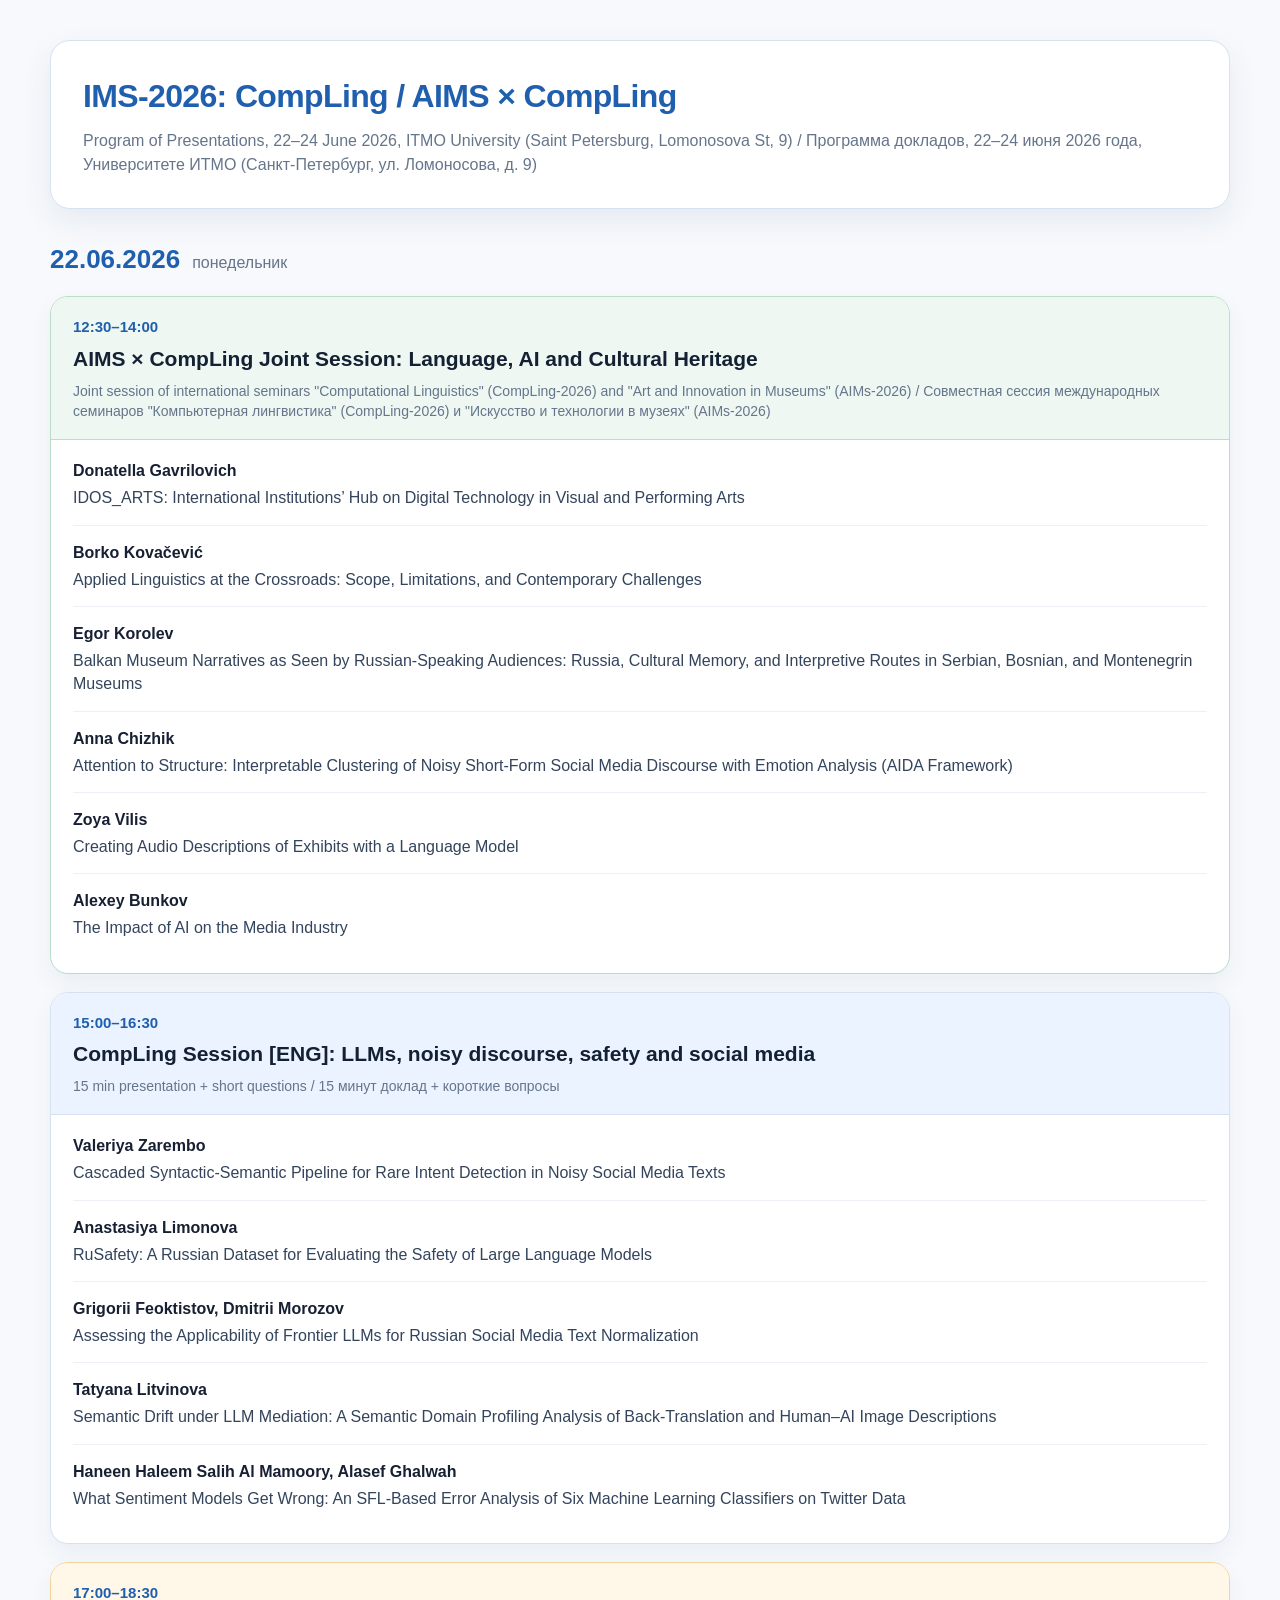
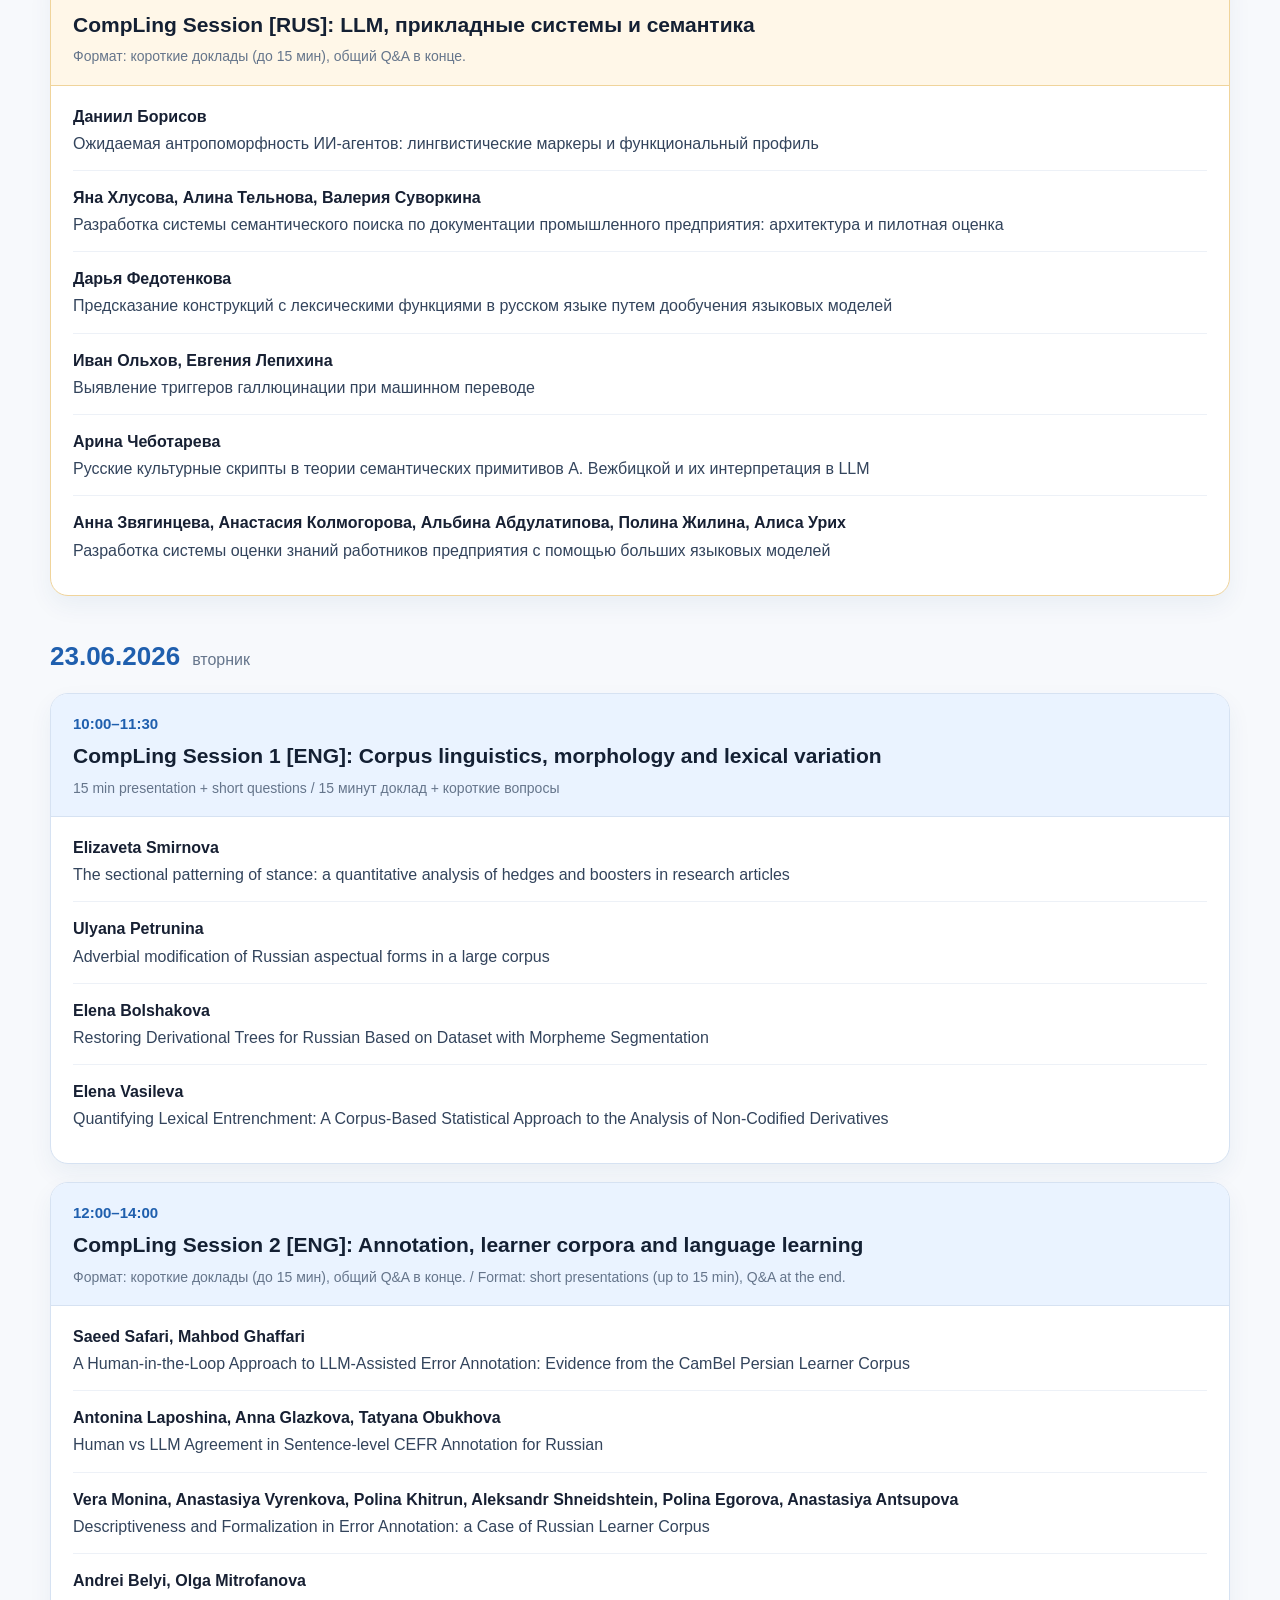
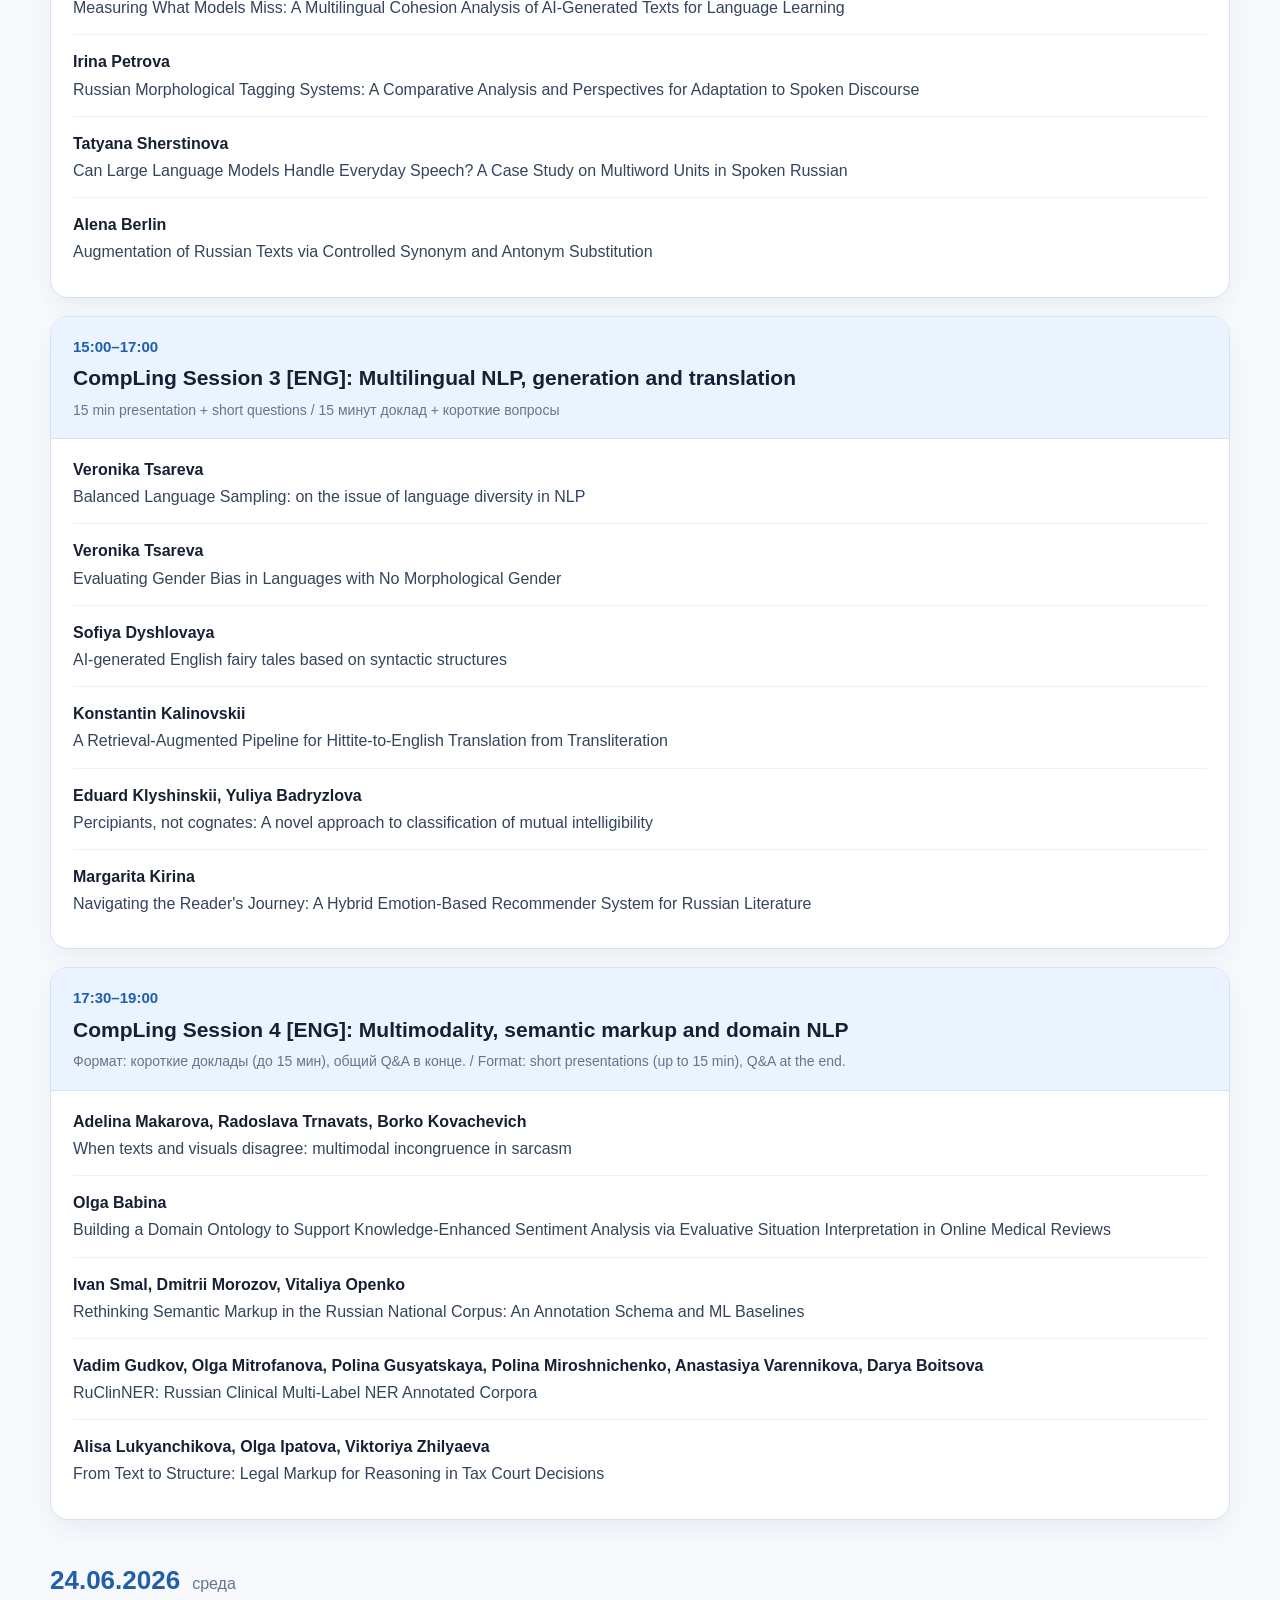
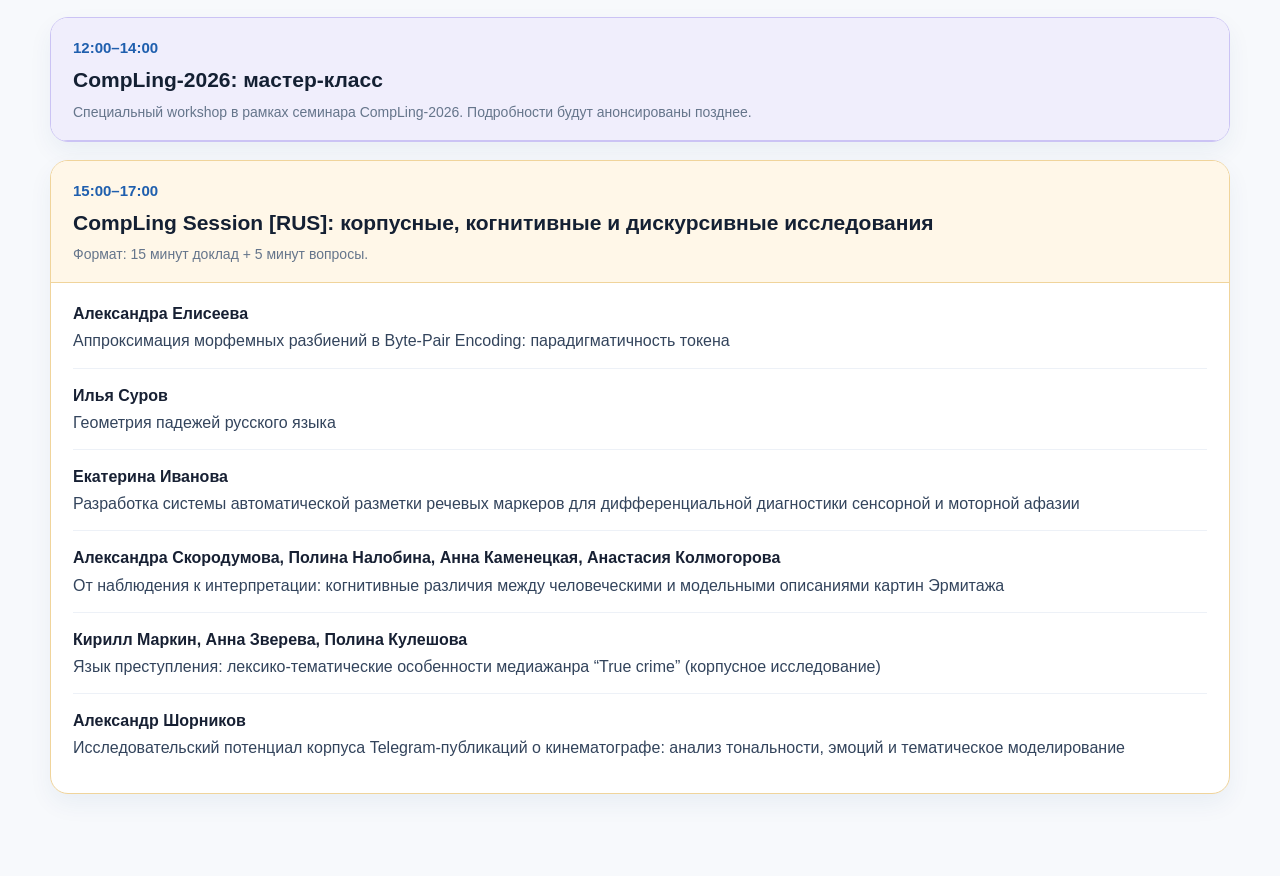
==== commit 9b54e3aa: "Add files via upload" ====
--- a/IMS-2026_CompLing_schedule.html
+++ b/IMS-2026_CompLing_schedule.html
@@ -28,7 +28,8 @@
 <div class="talk"><span class="speaker">Egor Korolev</span><span class="title">Balkan Museum Narratives as Seen by Russian-Speaking Audiences: Russia, Cultural Memory, and Interpretive Routes in Serbian, Bosnian, and Montenegrin Museums</span></div>
 <div class="talk"><span class="speaker">Anna Chizhik</span><span class="title">Attention to Structure: Interpretable Clustering of Noisy Short-Form Social Media Discourse with Emotion Analysis (AIDA Framework)</span></div>
 <div class="talk"><span class="speaker">Zoya Vilis</span><span class="title">Creating Audio Descriptions of Exhibits with a Language Model</span></div>
-<div class="talk"><span class="speaker placeholder"> The report will be announced later </span><span class="title placeholder">TBA</span></div>
+<div class="talk"><span class="speaker">Alexey Bunkov</span><span class="title">The Impact of AI on the Media Industry</span></div>
+
 </div>
 </article>
 <article class="session"><div class="session-head"><span class="time">15:00–16:30</span>
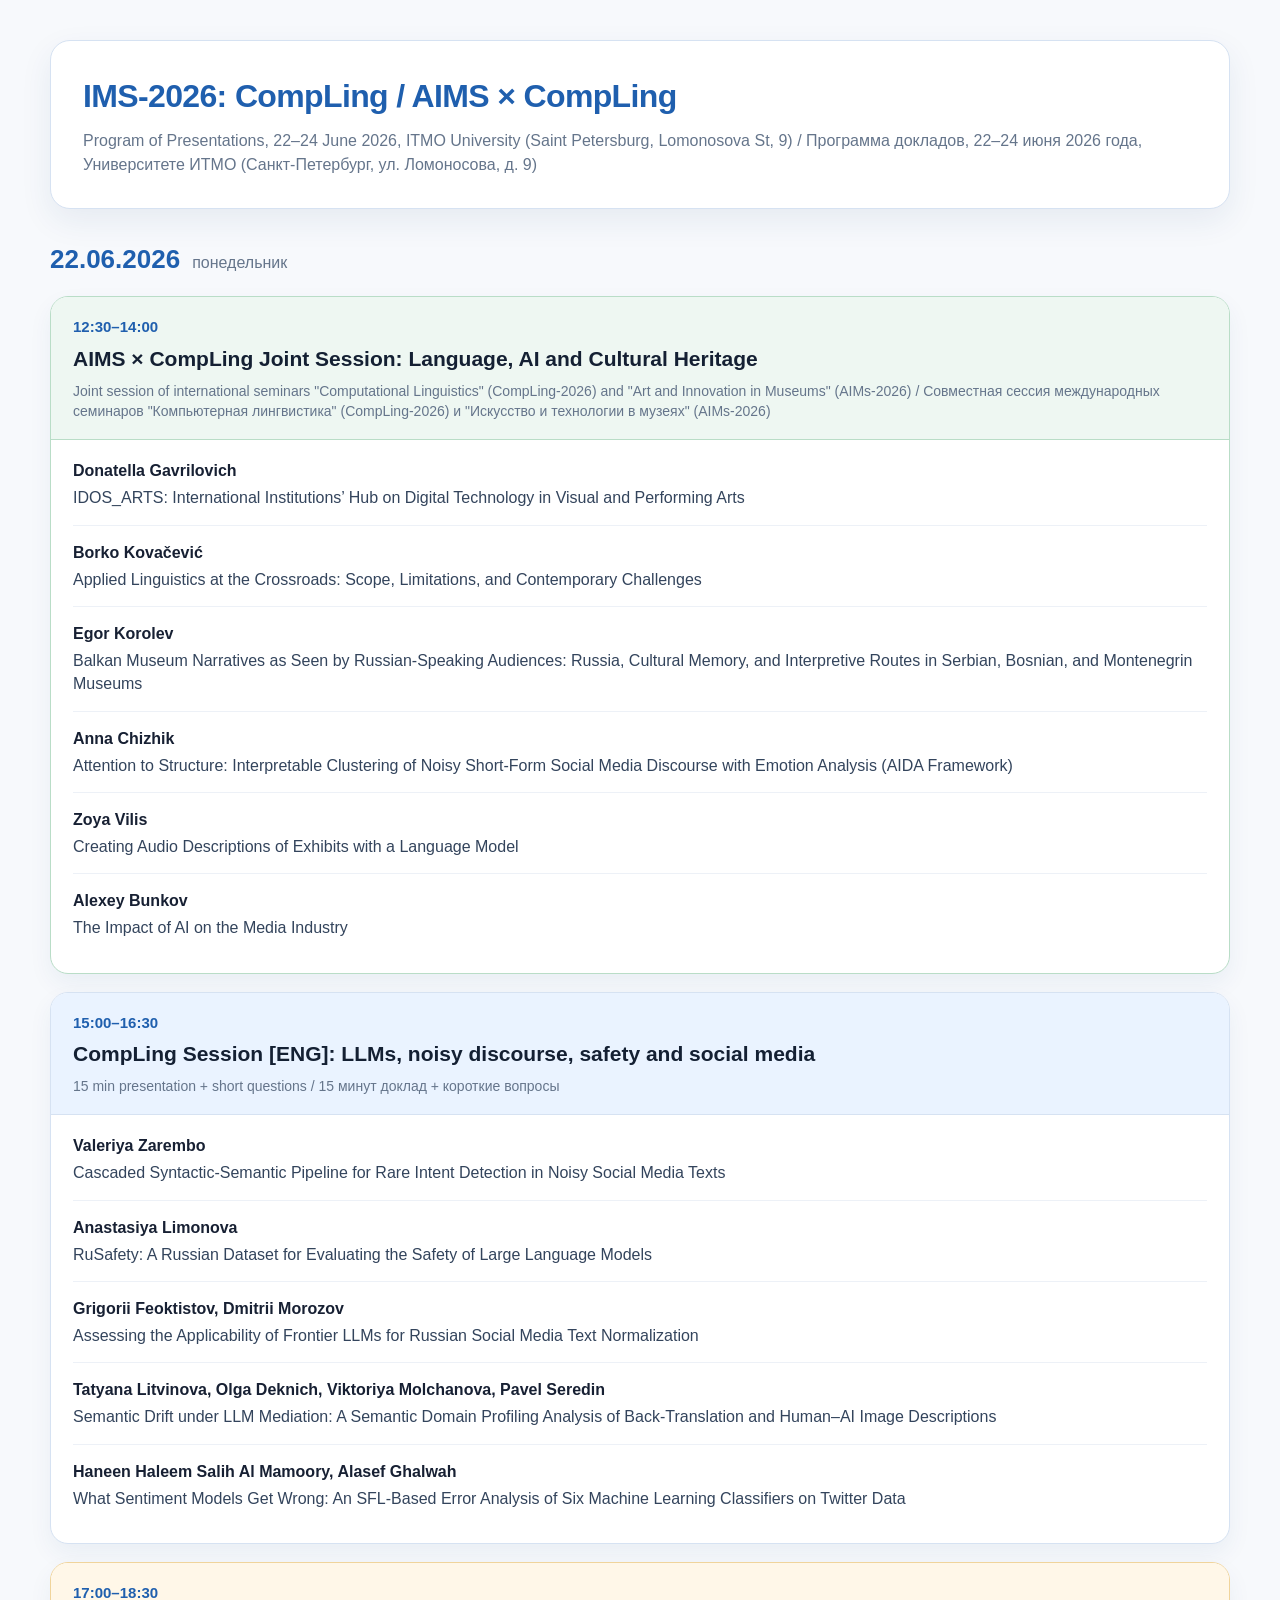
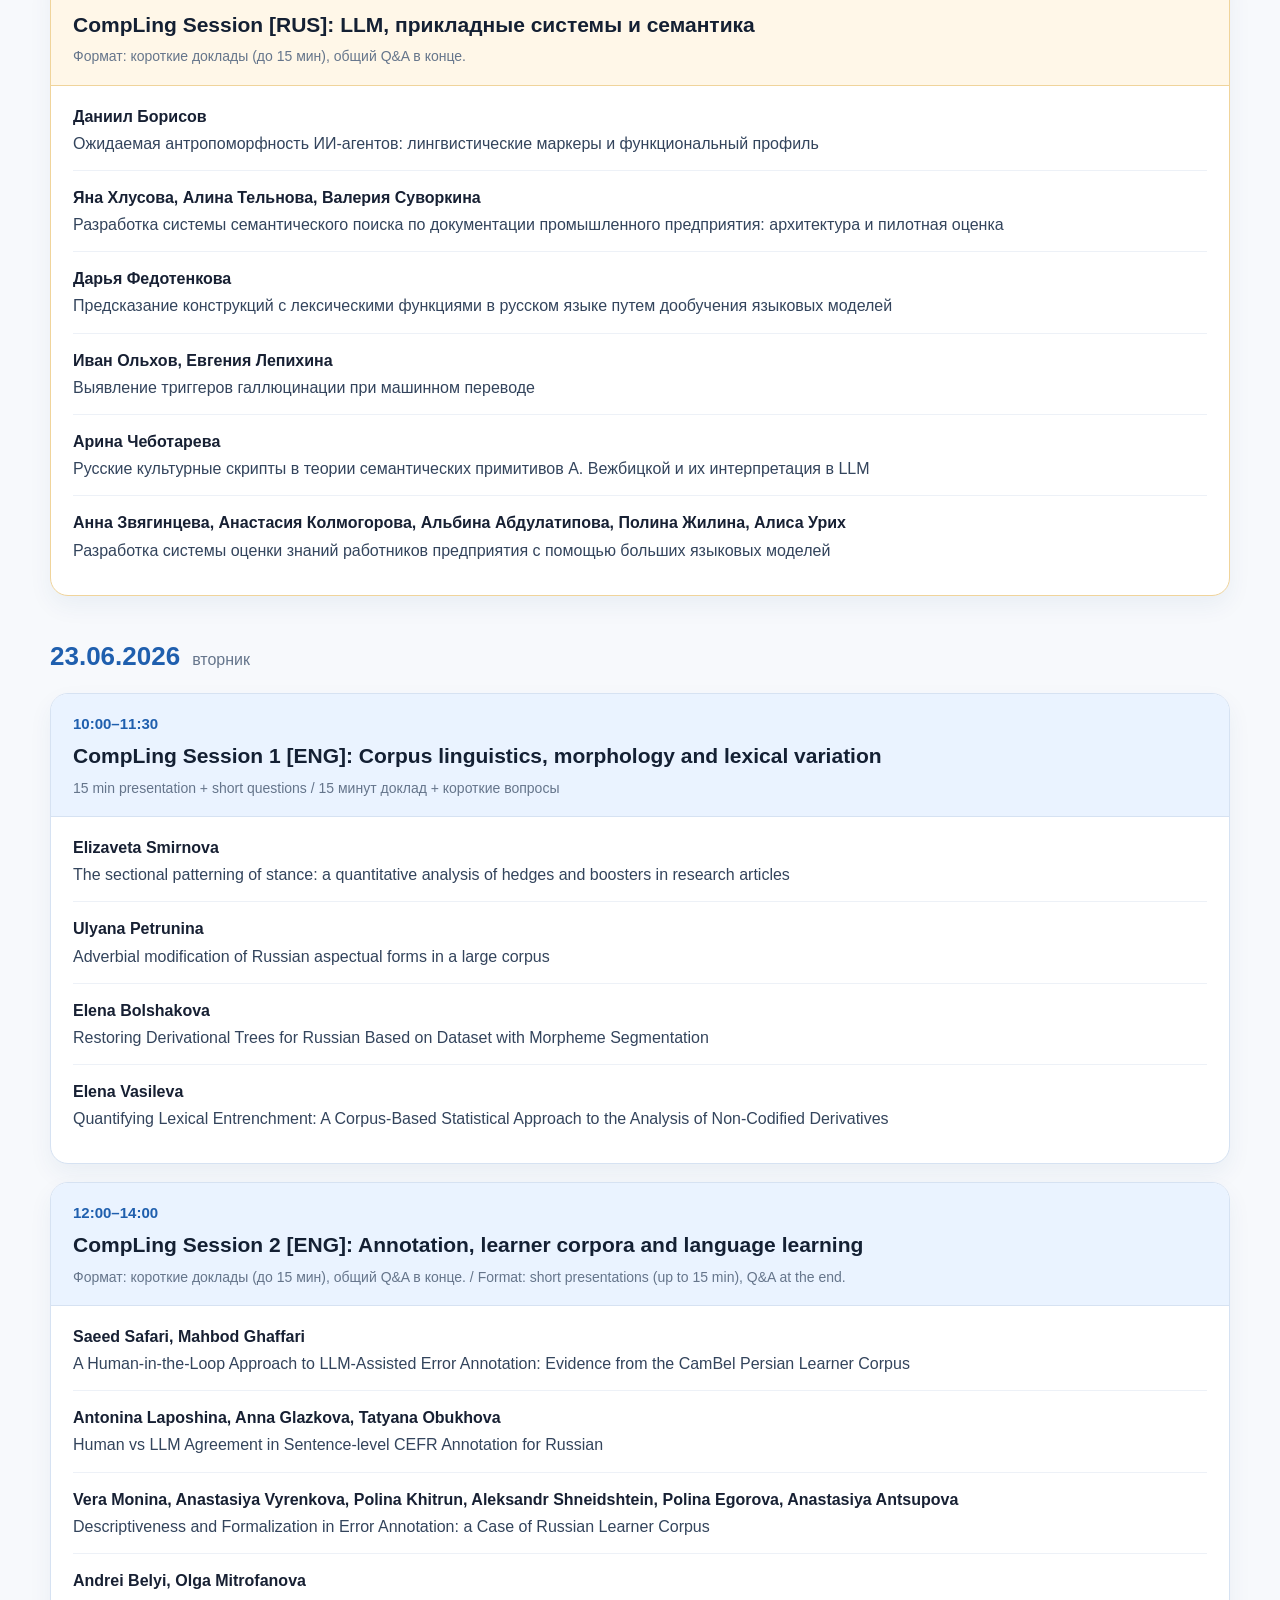
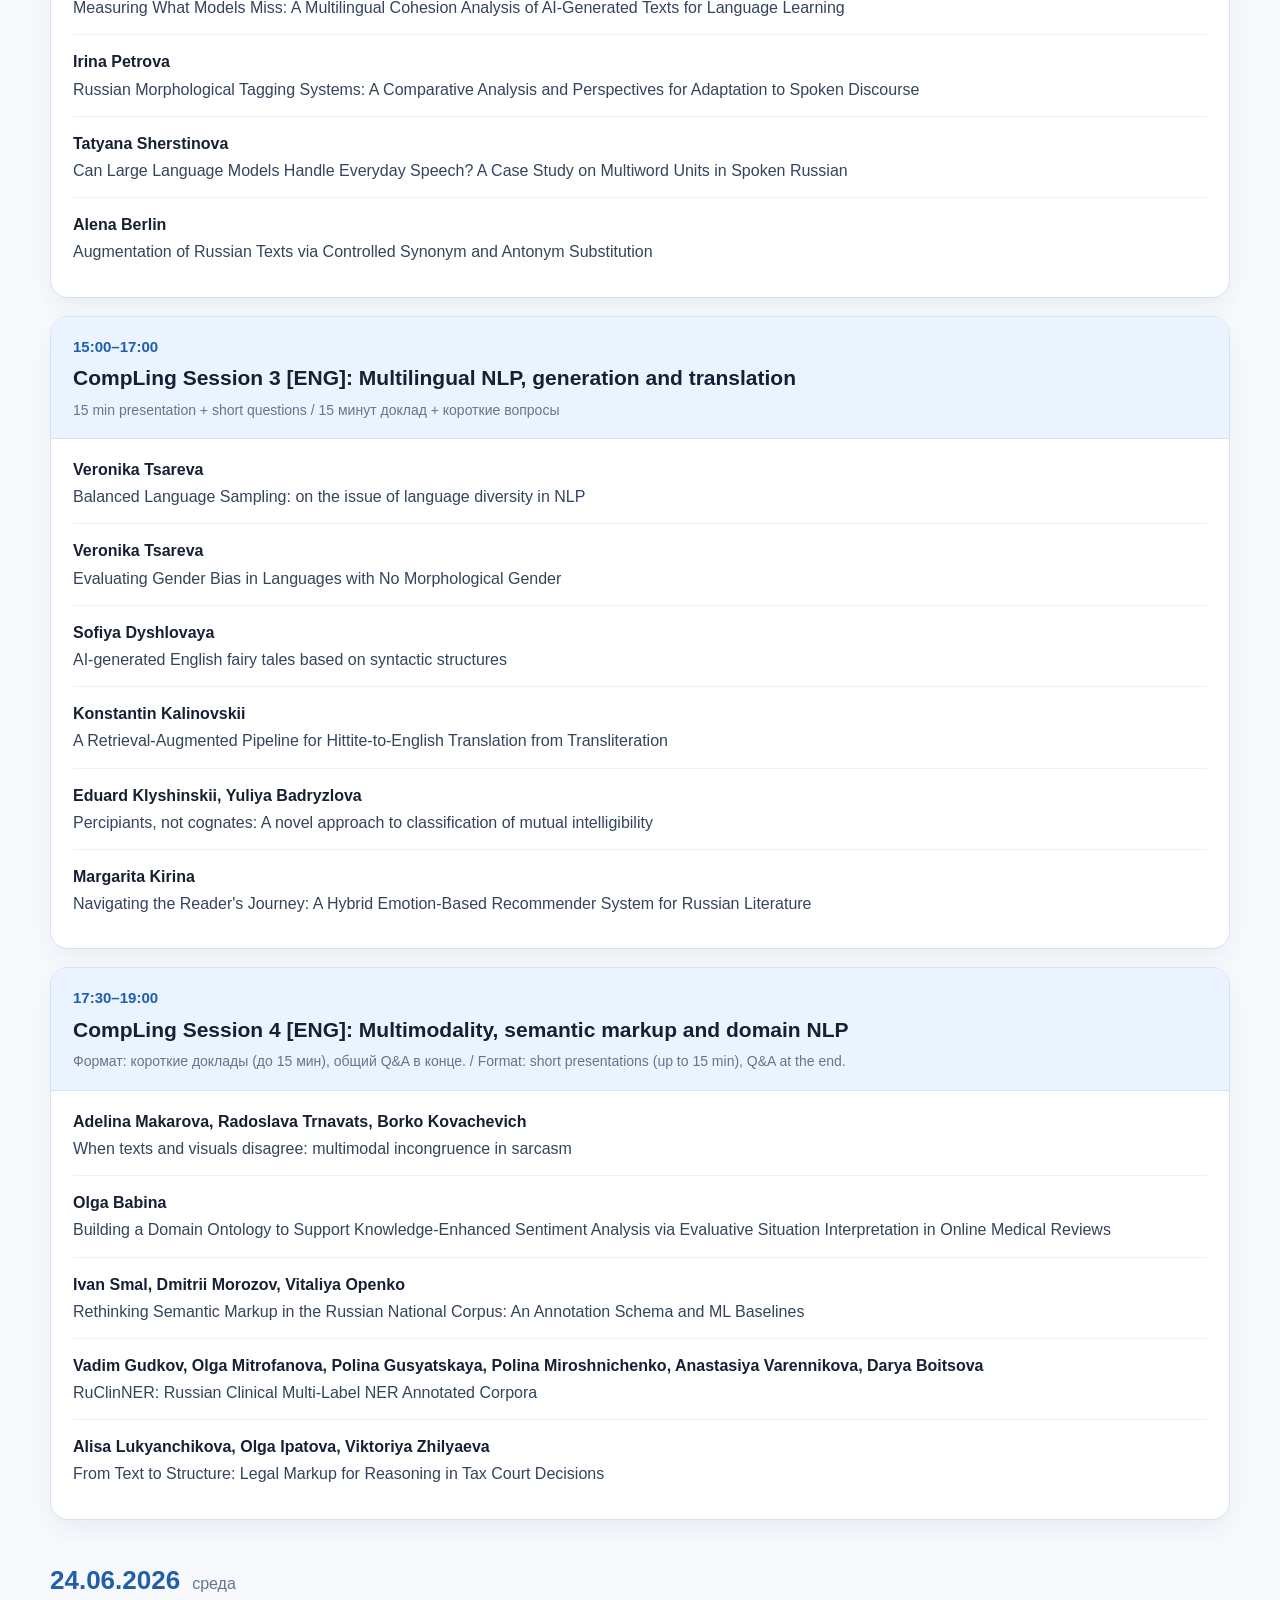
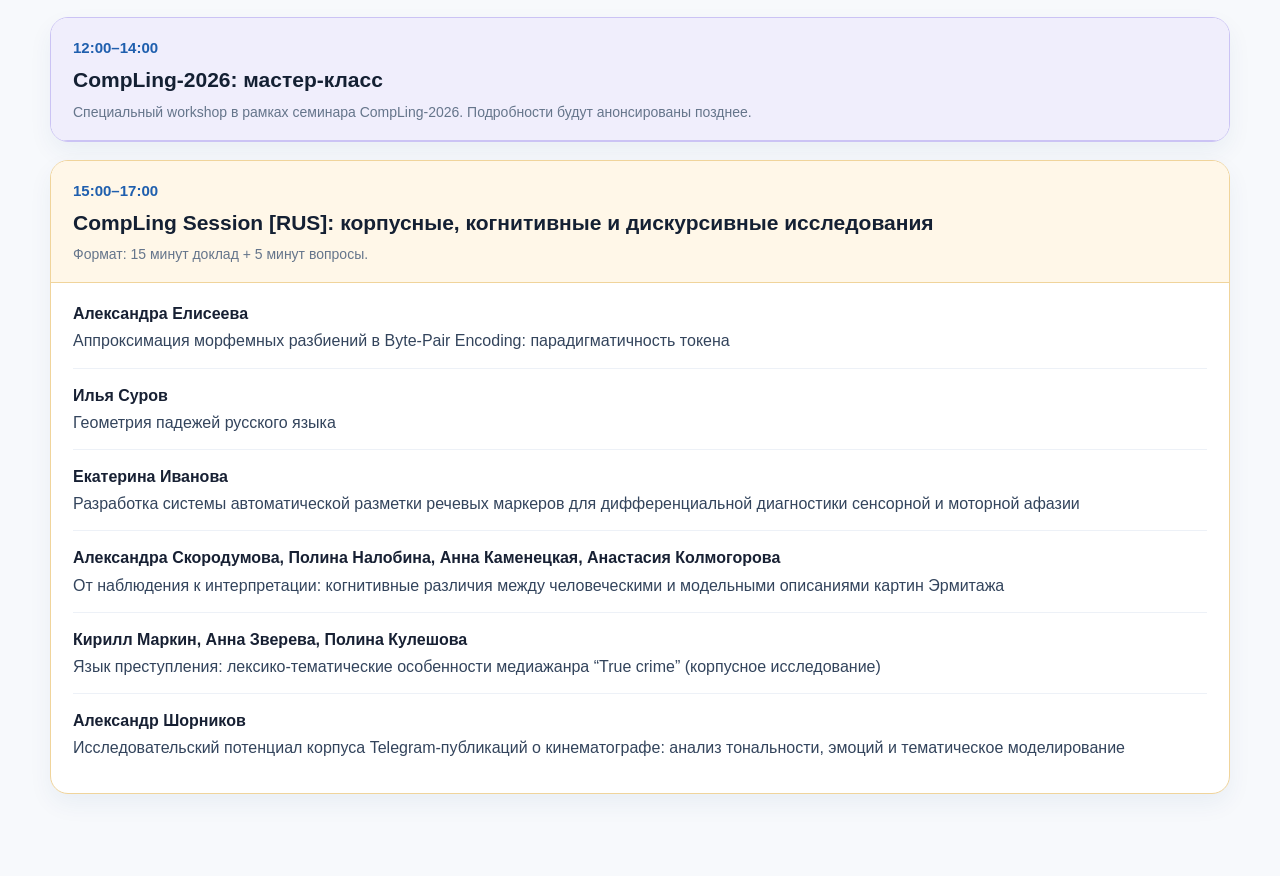
==== commit 82ce676b: "Add files via upload" ====
--- a/IMS-2026_CompLing_schedule.html
+++ b/IMS-2026_CompLing_schedule.html
@@ -38,7 +38,7 @@
 <div class="talk"><span class="speaker">Valeriya Zarembo</span><span class="title">Cascaded Syntactic-Semantic Pipeline for Rare Intent Detection in Noisy Social Media Texts</span></div>
 <div class="talk"><span class="speaker">Anastasiya Limonova</span><span class="title">RuSafety: A Russian Dataset for Evaluating the Safety of Large Language Models</span></div>
 <div class="talk"><span class="speaker">Grigorii Feoktistov, Dmitrii Morozov</span><span class="title">Assessing the Applicability of Frontier LLMs for Russian Social Media Text Normalization</span></div>
-<div class="talk"><span class="speaker">Tatyana Litvinova</span><span class="title">Semantic Drift under LLM Mediation: A Semantic Domain Profiling Analysis of Back-Translation and Human–AI Image Descriptions</span></div>
+<div class="talk"><span class="speaker">Tatyana Litvinova, Olga Deknich, Viktoriya Molchanova, Pavel Seredin </span><span class="title">Semantic Drift under LLM Mediation: A Semantic Domain Profiling Analysis of Back-Translation and Human–AI Image Descriptions</span></div>
 <div class="talk"><span class="speaker">Haneen Haleem Salih Al Mamoory, Alasef Ghalwah</span><span class="title">What Sentiment Models Get Wrong: An SFL-Based Error Analysis of Six Machine Learning Classifiers on Twitter Data</span></div>
 </div>
 </article>
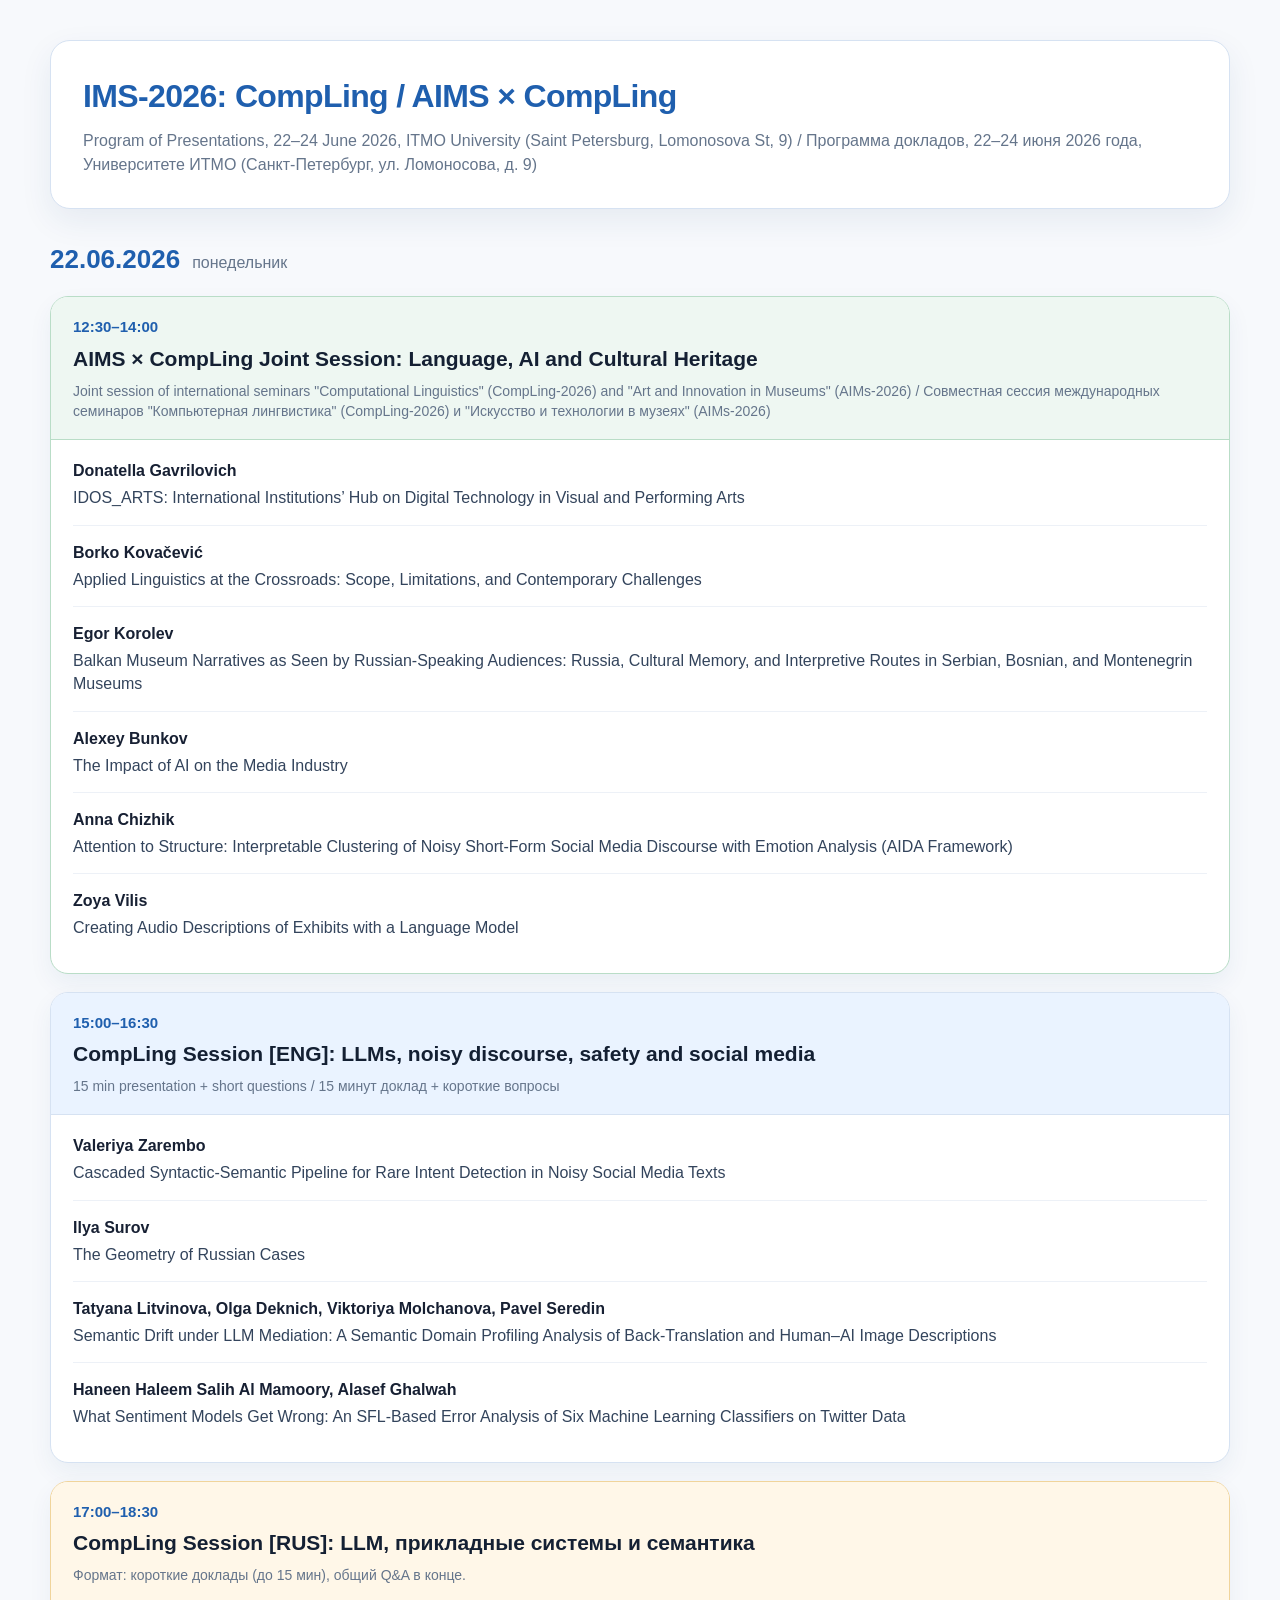
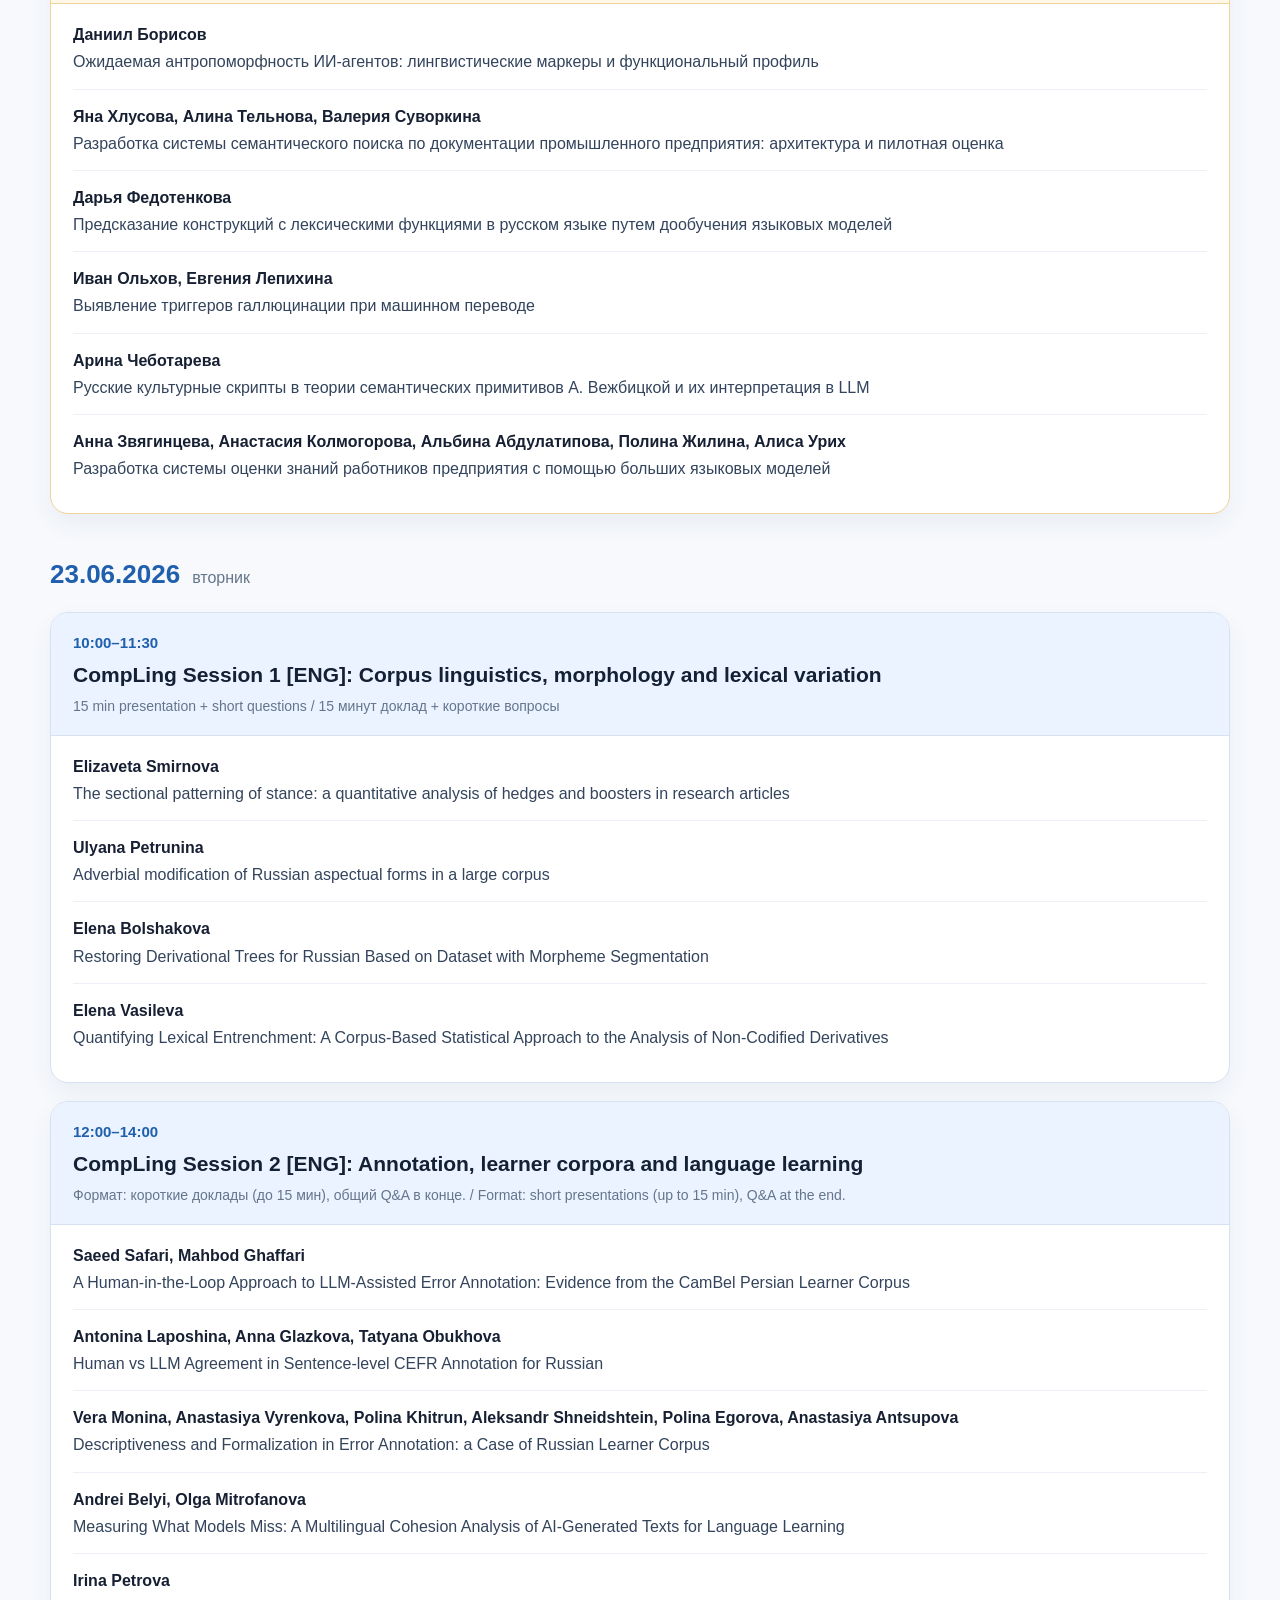
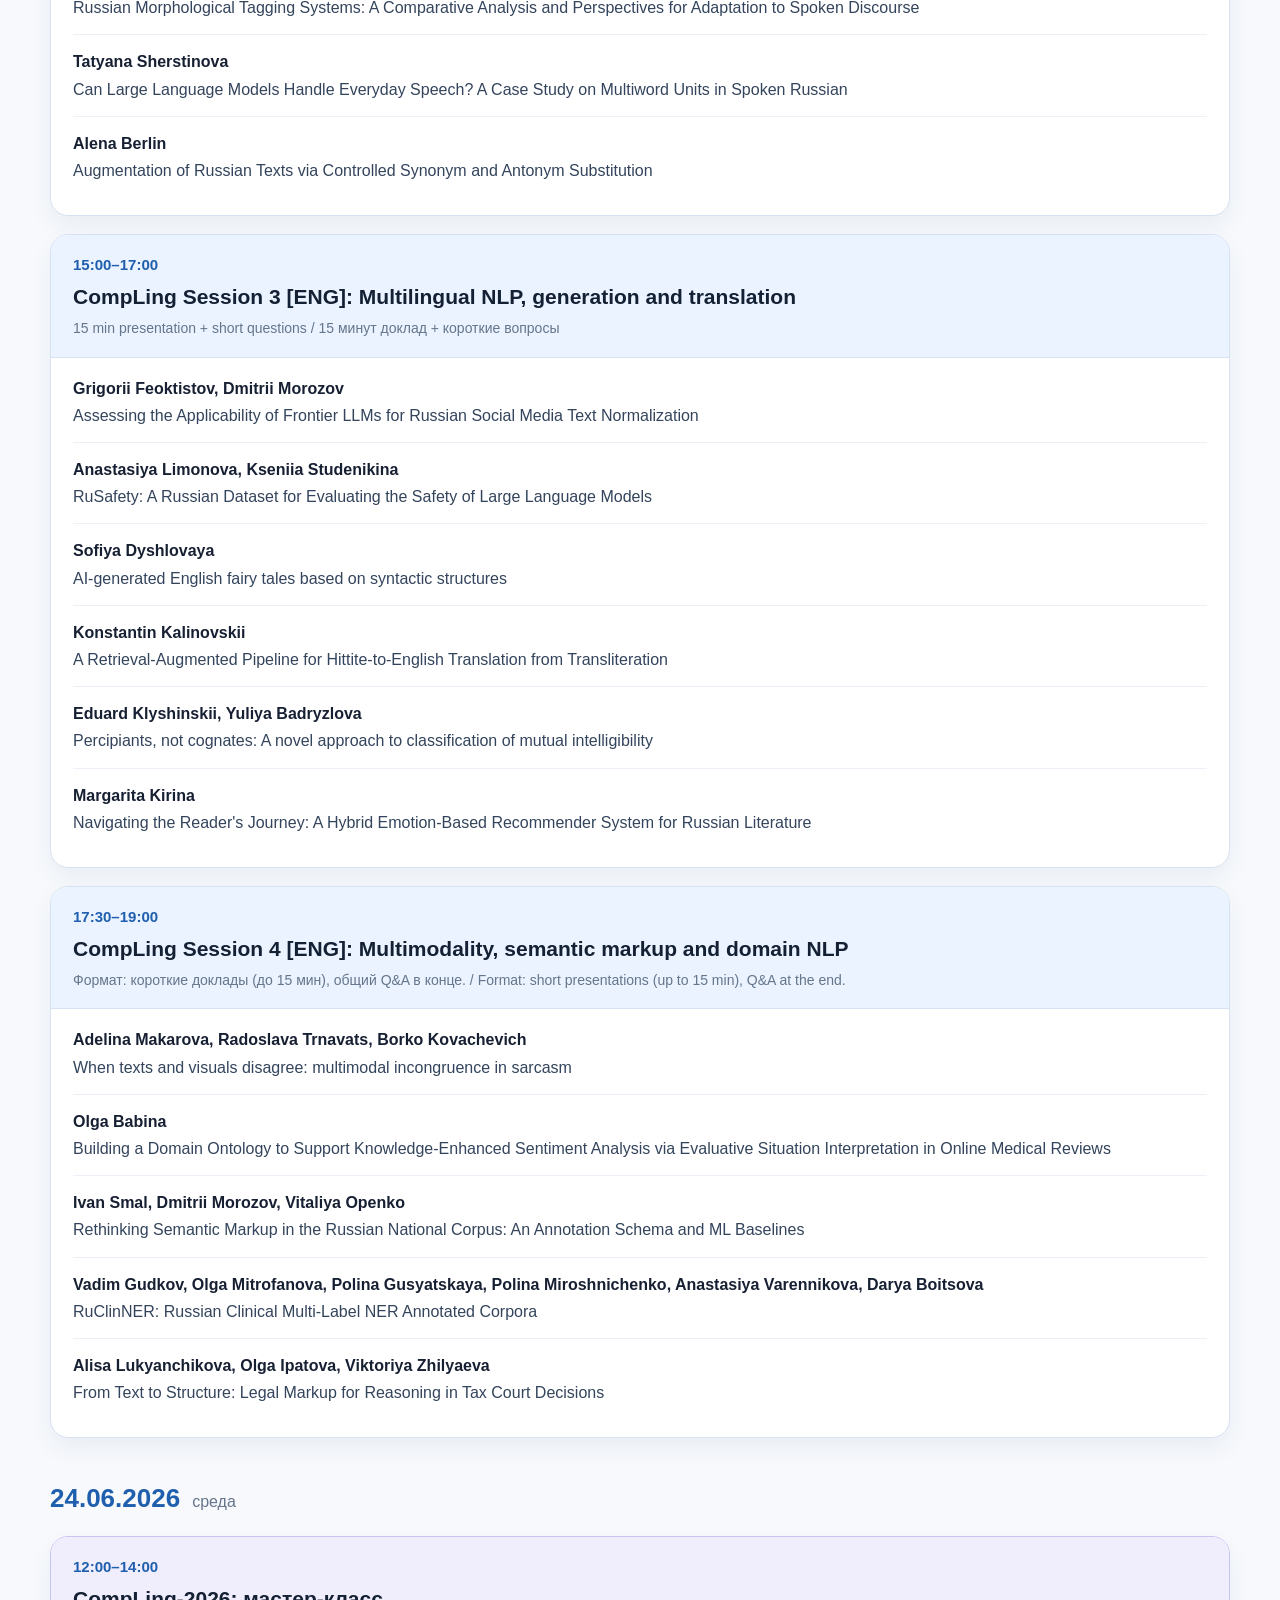
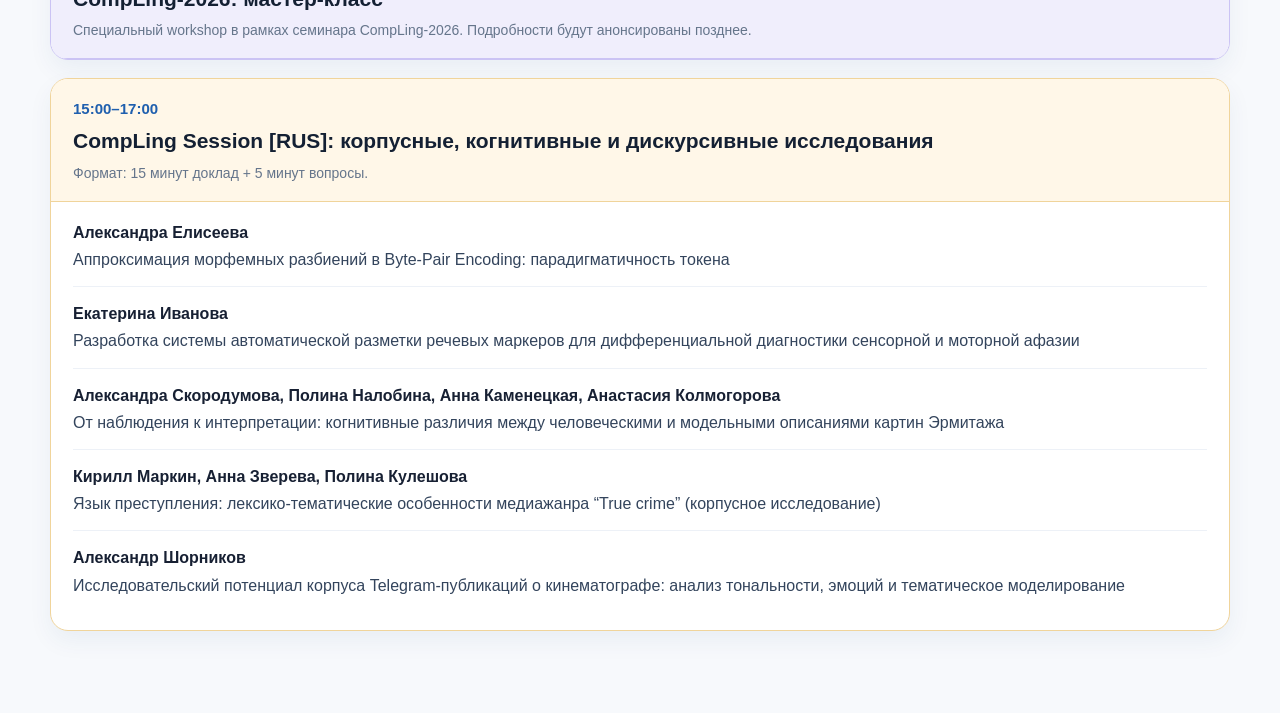
==== commit b0c6d709: "Add files via upload" ====
--- a/IMS-2026_CompLing_schedule.html
+++ b/IMS-2026_CompLing_schedule.html
@@ -26,9 +26,9 @@
 <div class="talk"><span class="speaker">Donatella Gavrilovich</span><span class="title">IDOS_ARTS: International Institutions’ Hub on Digital Technology in Visual and Performing Arts</span></div>
 <div class="talk"><span class="speaker">Borko Kovačević</span><span class="title">Applied Linguistics at the Crossroads: Scope, Limitations, and Contemporary Challenges</span></div>
 <div class="talk"><span class="speaker">Egor Korolev</span><span class="title">Balkan Museum Narratives as Seen by Russian-Speaking Audiences: Russia, Cultural Memory, and Interpretive Routes in Serbian, Bosnian, and Montenegrin Museums</span></div>
+<div class="talk"><span class="speaker">Alexey Bunkov</span><span class="title">The Impact of AI on the Media Industry</span></div>
 <div class="talk"><span class="speaker">Anna Chizhik</span><span class="title">Attention to Structure: Interpretable Clustering of Noisy Short-Form Social Media Discourse with Emotion Analysis (AIDA Framework)</span></div>
 <div class="talk"><span class="speaker">Zoya Vilis</span><span class="title">Creating Audio Descriptions of Exhibits with a Language Model</span></div>
-<div class="talk"><span class="speaker">Alexey Bunkov</span><span class="title">The Impact of AI on the Media Industry</span></div>
 
 </div>
 </article>
@@ -36,8 +36,7 @@
 <h3>CompLing Session [ENG]: LLMs, noisy discourse, safety and social media</h3>
 <div class="format">15 min presentation + short questions / 15 минут доклад + короткие вопросы</div></div><div class="talks">
 <div class="talk"><span class="speaker">Valeriya Zarembo</span><span class="title">Cascaded Syntactic-Semantic Pipeline for Rare Intent Detection in Noisy Social Media Texts</span></div>
-<div class="talk"><span class="speaker">Anastasiya Limonova</span><span class="title">RuSafety: A Russian Dataset for Evaluating the Safety of Large Language Models</span></div>
-<div class="talk"><span class="speaker">Grigorii Feoktistov, Dmitrii Morozov</span><span class="title">Assessing the Applicability of Frontier LLMs for Russian Social Media Text Normalization</span></div>
+<div class="talk"><span class="speaker">Ilya Surov</span><span class="title">The Geometry of Russian Cases</span></div>
 <div class="talk"><span class="speaker">Tatyana Litvinova, Olga Deknich, Viktoriya Molchanova, Pavel Seredin </span><span class="title">Semantic Drift under LLM Mediation: A Semantic Domain Profiling Analysis of Back-Translation and Human–AI Image Descriptions</span></div>
 <div class="talk"><span class="speaker">Haneen Haleem Salih Al Mamoory, Alasef Ghalwah</span><span class="title">What Sentiment Models Get Wrong: An SFL-Based Error Analysis of Six Machine Learning Classifiers on Twitter Data</span></div>
 </div>
@@ -79,8 +78,8 @@
 <article class="session"><div class="session-head"><span class="time">15:00–17:00</span>
 <h3>CompLing Session 3 [ENG]: Multilingual NLP, generation and translation</h3>
 <div class="format">15 min presentation + short questions / 15 минут доклад + короткие вопросы</div></div><div class="talks">
-<div class="talk"><span class="speaker">Veronika Tsareva</span><span class="title">Balanced Language Sampling: on the issue of language diversity in NLP</span></div>
-<div class="talk"><span class="speaker">Veronika Tsareva</span><span class="title">Evaluating Gender Bias in Languages with No Morphological Gender</span></div>
+<div class="talk"><span class="speaker">Grigorii Feoktistov, Dmitrii Morozov</span><span class="title">Assessing the Applicability of Frontier LLMs for Russian Social Media Text Normalization</span></div>
+<div class="talk"><span class="speaker">Anastasiya Limonova, Kseniia Studenikina</span><span class="title">RuSafety: A Russian Dataset for Evaluating the Safety of Large Language Models</span></div>
 <div class="talk"><span class="speaker">Sofiya Dyshlovaya</span><span class="title">AI-generated English fairy tales based on syntactic structures</span></div>
 <div class="talk"><span class="speaker">Konstantin Kalinovskii</span><span class="title">A Retrieval-Augmented Pipeline for Hittite-to-English Translation from Transliteration</span></div>
 <div class="talk"><span class="speaker">Eduard Klyshinskii, Yuliya Badryzlova</span><span class="title">Percipiants, not cognates: A novel approach to classification of mutual intelligibility</span></div>
@@ -105,7 +104,6 @@
 <h3>CompLing Session [RUS]: корпусные, когнитивные и дискурсивные исследования</h3>
 <div class="format">Формат: 15 минут доклад + 5 минут вопросы.</div></div><div class="talks">
 <div class="talk"><span class="speaker">Александра Елисеева</span><span class="title">Аппроксимация морфемных разбиений в Byte-Pair Encoding: парадигматичность токена</span></div>
-<div class="talk"><span class="speaker">Илья Суров</span><span class="title">Геометрия падежей русского языка</span></div>
 <div class="talk"><span class="speaker">Екатерина Иванова</span><span class="title">Разработка системы автоматической разметки речевых маркеров для дифференциальной диагностики сенсорной и моторной афазии</span></div>
 <div class="talk"><span class="speaker">Александра Скородумова, Полина Налобина, Анна Каменецкая, Анастасия Колмогорова</span><span class="title">От наблюдения к интерпретации: когнитивные различия между человеческими и модельными описаниями картин Эрмитажа</span></div>
 <div class="talk"><span class="speaker">Кирилл Маркин, Анна Зверева, Полина Кулешова</span><span class="title">Язык преступления: лексико-тематические особенности медиажанра “True crime” (корпусное исследование)</span></div>
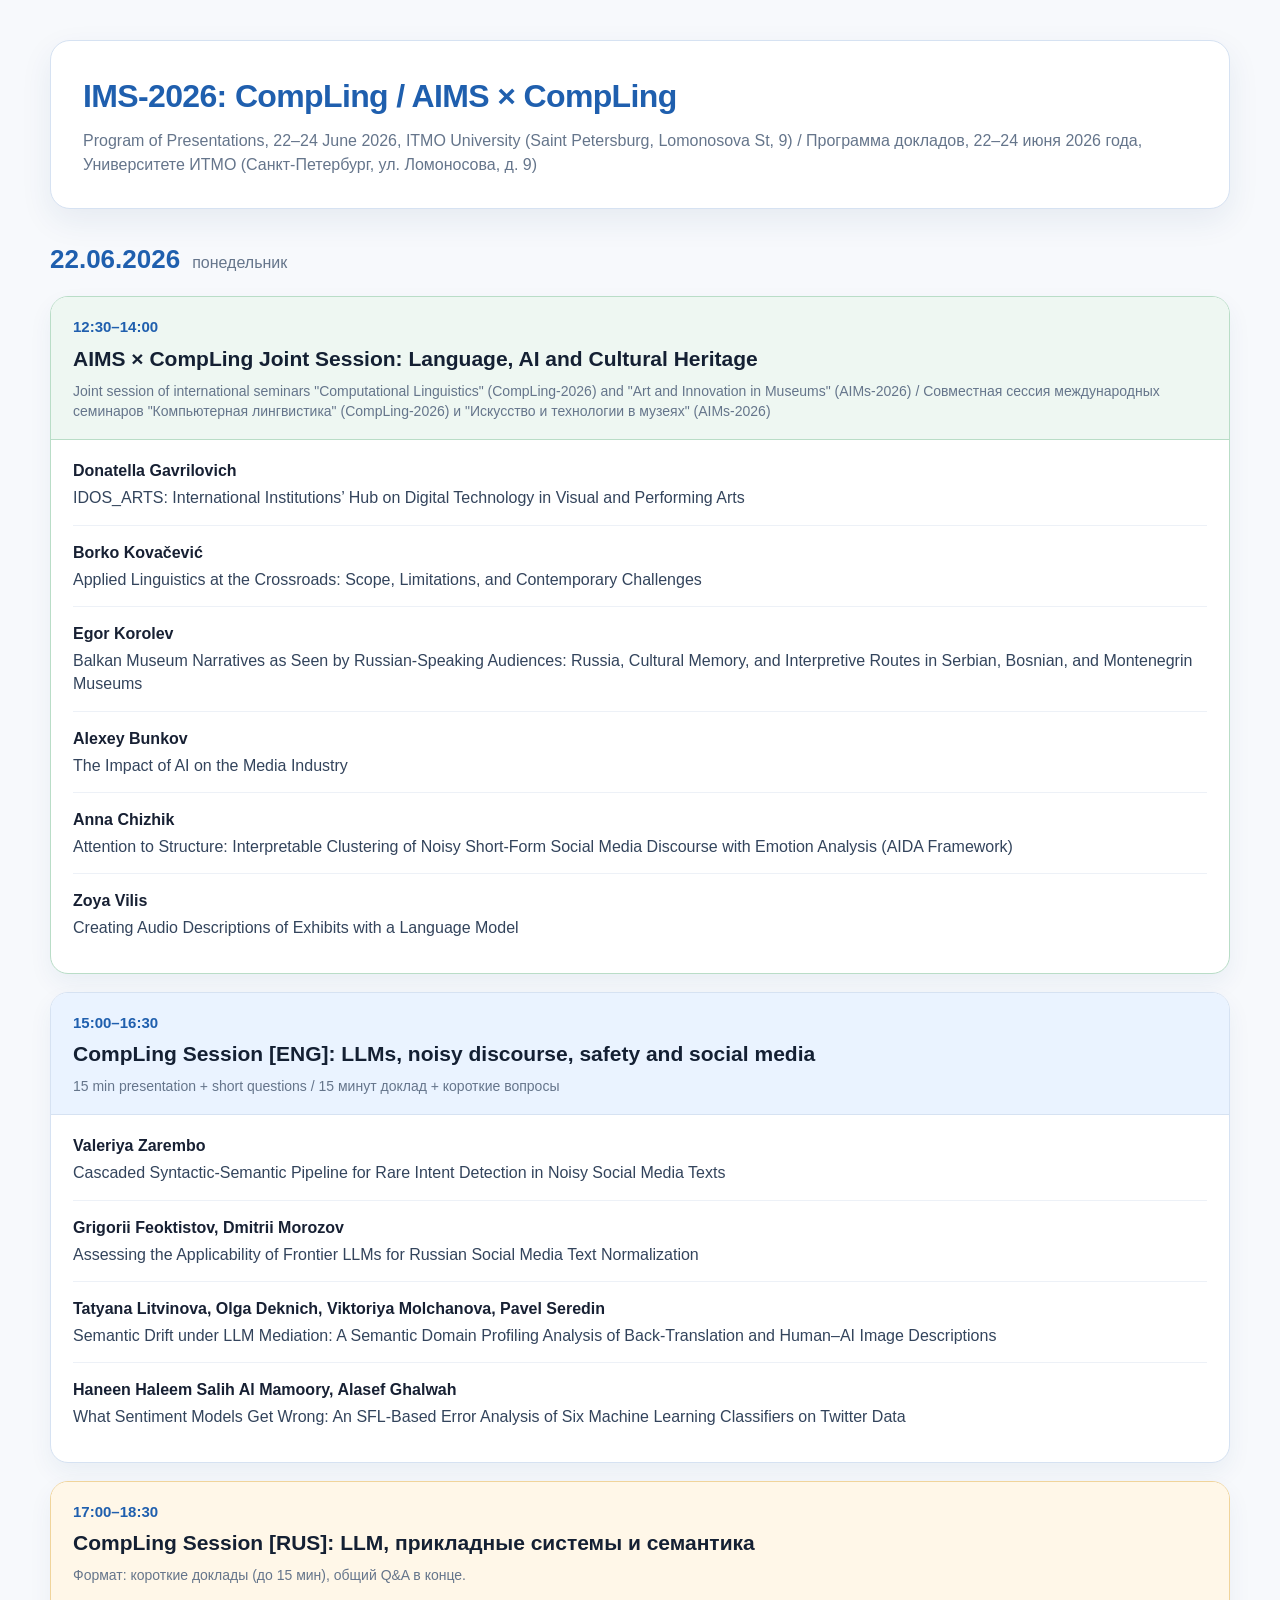
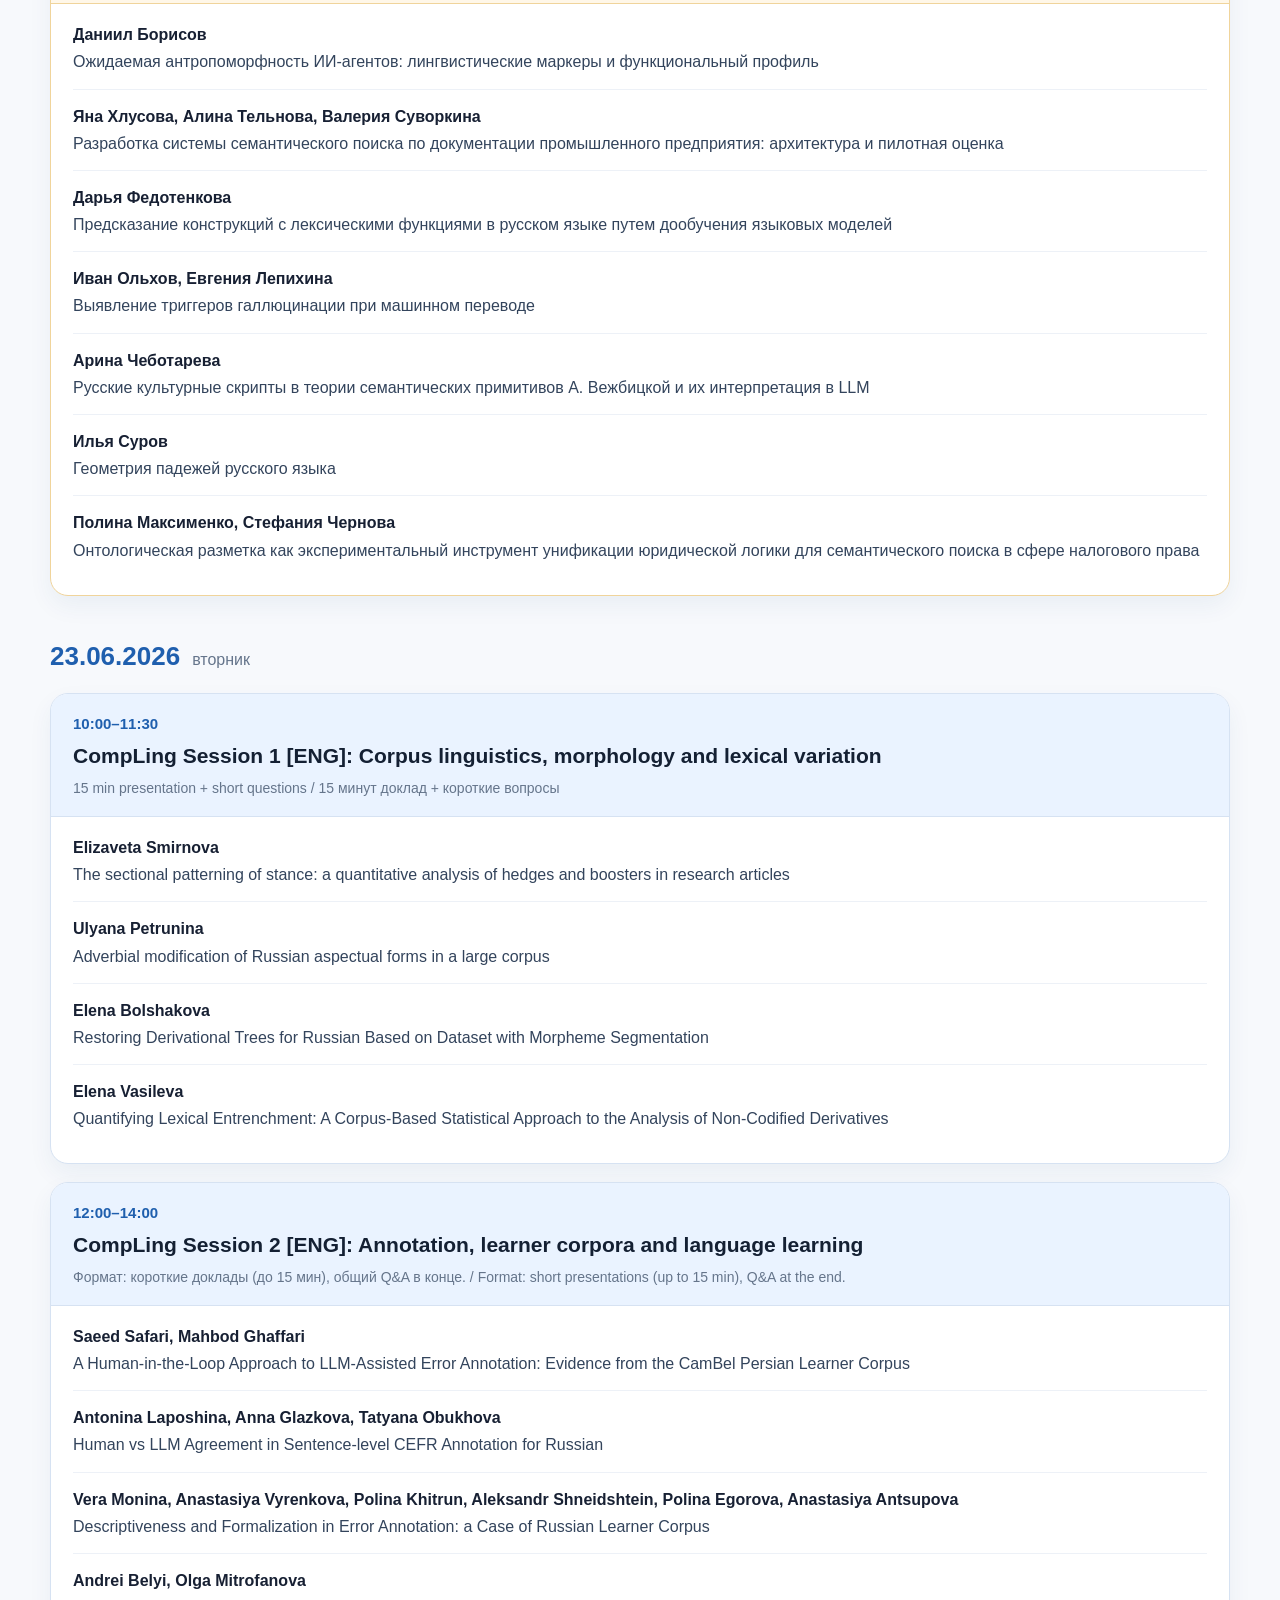
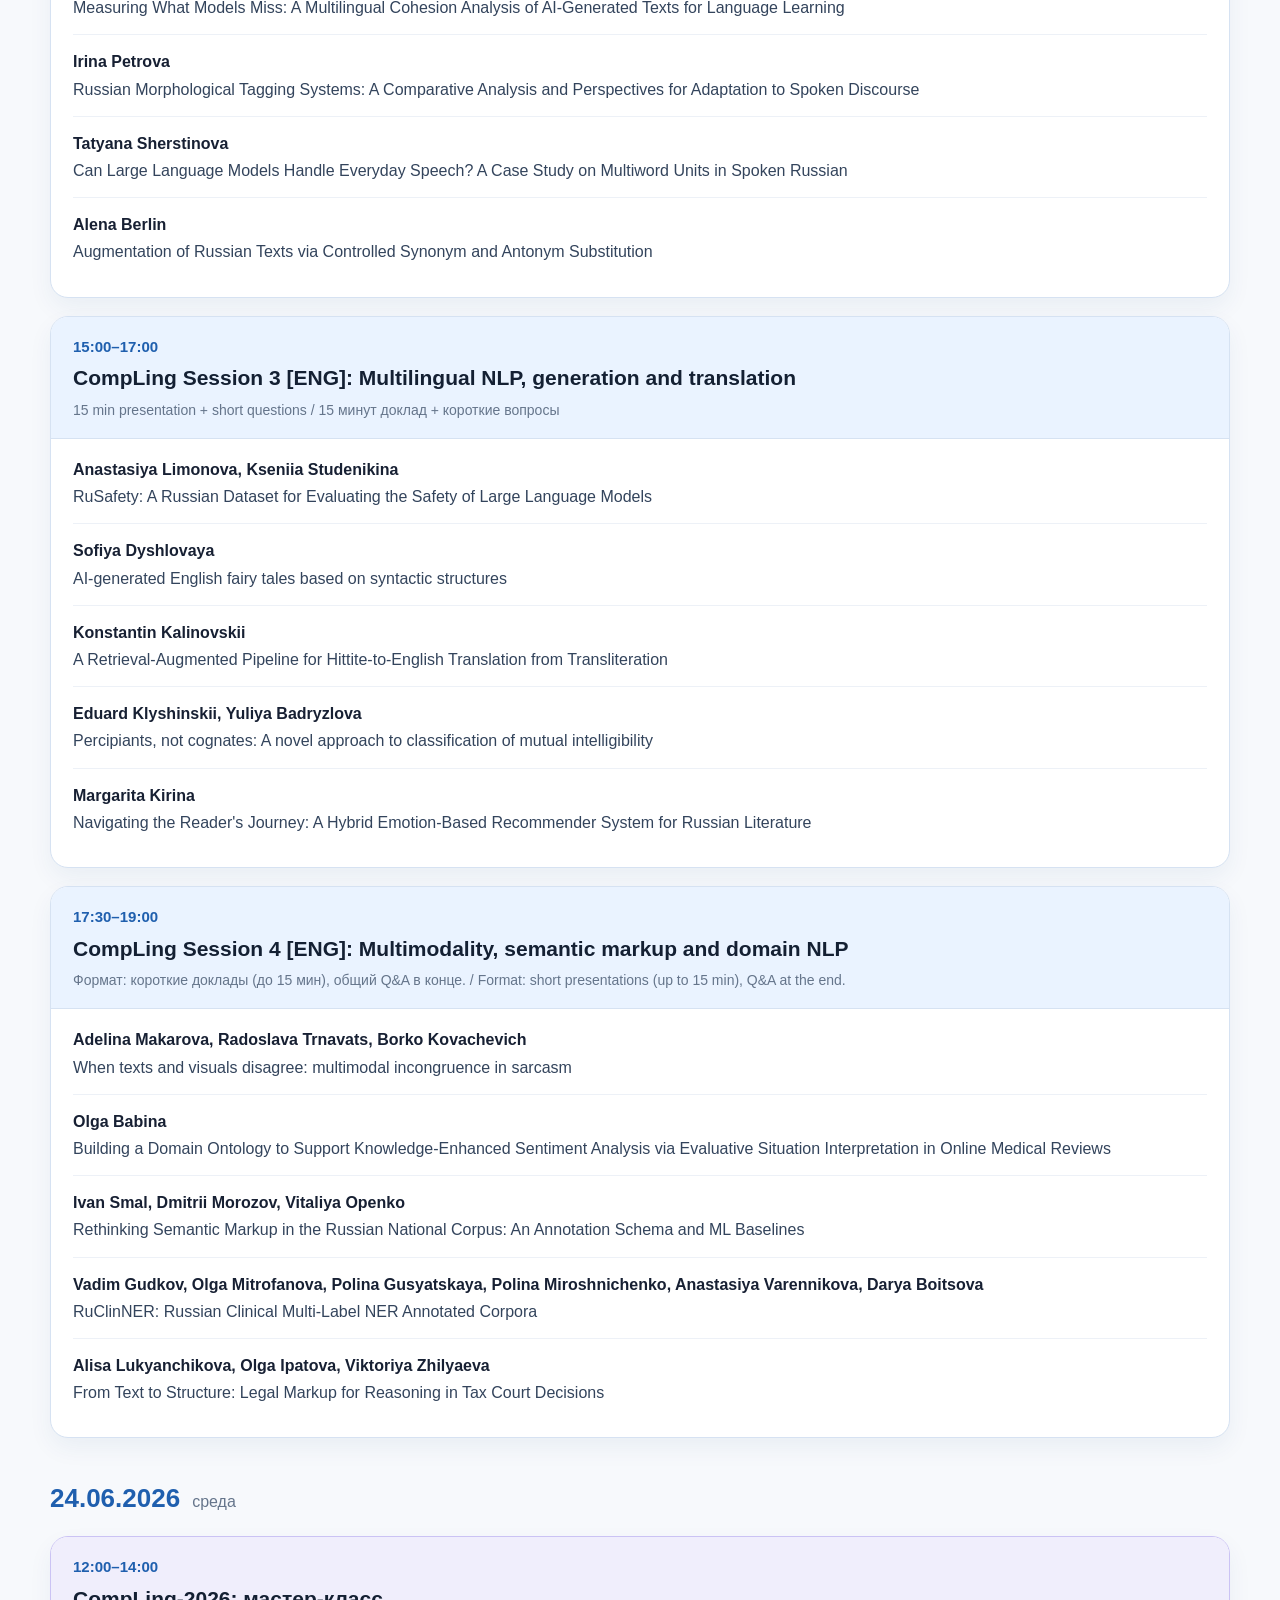
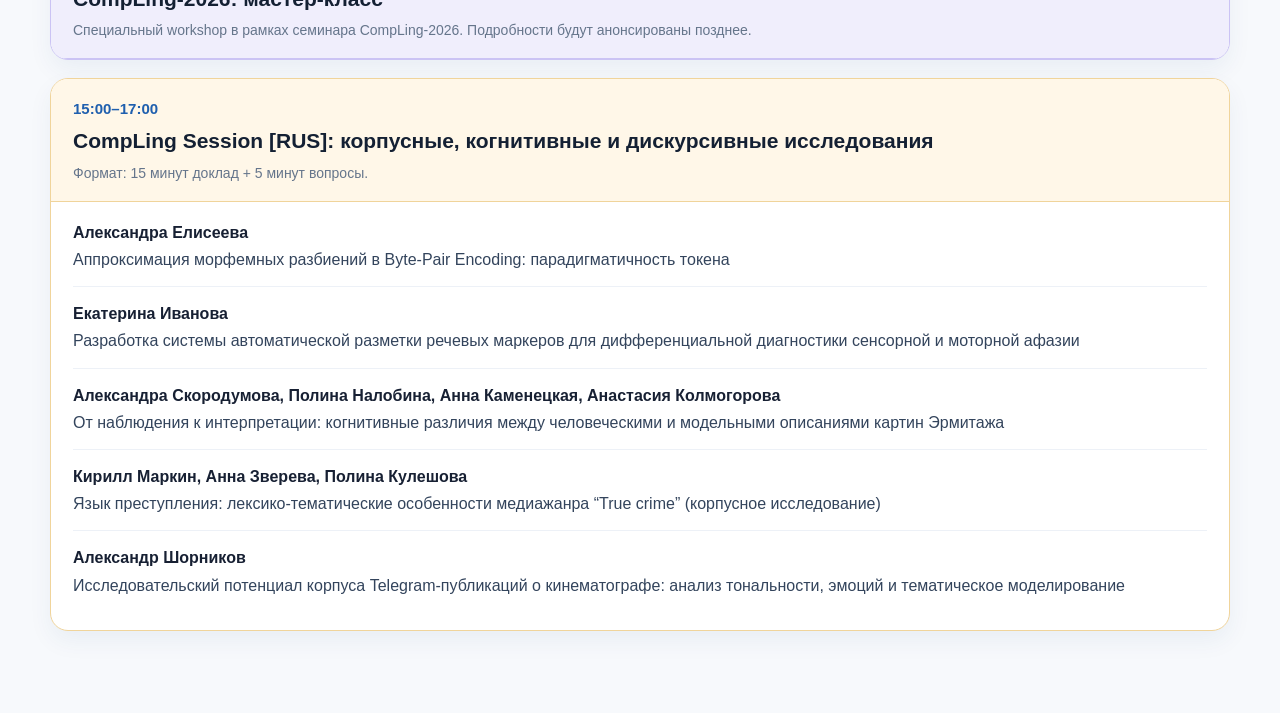
==== commit 54de96b2: "Add files via upload" ====
--- a/IMS-2026_CompLing_schedule.html
+++ b/IMS-2026_CompLing_schedule.html
@@ -36,7 +36,7 @@
 <h3>CompLing Session [ENG]: LLMs, noisy discourse, safety and social media</h3>
 <div class="format">15 min presentation + short questions / 15 минут доклад + короткие вопросы</div></div><div class="talks">
 <div class="talk"><span class="speaker">Valeriya Zarembo</span><span class="title">Cascaded Syntactic-Semantic Pipeline for Rare Intent Detection in Noisy Social Media Texts</span></div>
-<div class="talk"><span class="speaker">Ilya Surov</span><span class="title">The Geometry of Russian Cases</span></div>
+<div class="talk"><span class="speaker">Grigorii Feoktistov, Dmitrii Morozov</span><span class="title">Assessing the Applicability of Frontier LLMs for Russian Social Media Text Normalization</span></div>
 <div class="talk"><span class="speaker">Tatyana Litvinova, Olga Deknich, Viktoriya Molchanova, Pavel Seredin </span><span class="title">Semantic Drift under LLM Mediation: A Semantic Domain Profiling Analysis of Back-Translation and Human–AI Image Descriptions</span></div>
 <div class="talk"><span class="speaker">Haneen Haleem Salih Al Mamoory, Alasef Ghalwah</span><span class="title">What Sentiment Models Get Wrong: An SFL-Based Error Analysis of Six Machine Learning Classifiers on Twitter Data</span></div>
 </div>
@@ -49,7 +49,10 @@
 <div class="talk"><span class="speaker">Дарья Федотенкова</span><span class="title">Предсказание конструкций с лексическими функциями в русском языке путем дообучения языковых моделей</span></div>
 <div class="talk"><span class="speaker">Иван Ольхов, Евгения Лепихина</span><span class="title">Выявление триггеров галлюцинации при машинном переводе</span></div>
 <div class="talk"><span class="speaker">Арина Чеботарева</span><span class="title">Русские культурные скрипты в теории семантических примитивов А. Вежбицкой и их интерпретация в LLM</span></div>
-<div class="talk"><span class="speaker">Анна Звягинцева, Анастасия Колмогорова, Альбина Абдулатипова, Полина Жилина, Алиса Урих</span><span class="title">Разработка системы оценки знаний работников предприятия с помощью больших языковых моделей</span></div>
+<div class="talk"><span class="speaker">Илья Суров</span><span class="title">Геометрия падежей русского языка</span></div>
+<div class="talk"><span class="speaker">Полина Максименко, Стефания Чернова</span><span class="title">Онтологическая разметка как экспериментальный инструмент унификации
+юридической логики для семантического поиска в сфере налогового права</span></div>
+
 </div>
 </article>
 </div></section>
@@ -78,7 +81,6 @@
 <article class="session"><div class="session-head"><span class="time">15:00–17:00</span>
 <h3>CompLing Session 3 [ENG]: Multilingual NLP, generation and translation</h3>
 <div class="format">15 min presentation + short questions / 15 минут доклад + короткие вопросы</div></div><div class="talks">
-<div class="talk"><span class="speaker">Grigorii Feoktistov, Dmitrii Morozov</span><span class="title">Assessing the Applicability of Frontier LLMs for Russian Social Media Text Normalization</span></div>
 <div class="talk"><span class="speaker">Anastasiya Limonova, Kseniia Studenikina</span><span class="title">RuSafety: A Russian Dataset for Evaluating the Safety of Large Language Models</span></div>
 <div class="talk"><span class="speaker">Sofiya Dyshlovaya</span><span class="title">AI-generated English fairy tales based on syntactic structures</span></div>
 <div class="talk"><span class="speaker">Konstantin Kalinovskii</span><span class="title">A Retrieval-Augmented Pipeline for Hittite-to-English Translation from Transliteration</span></div>
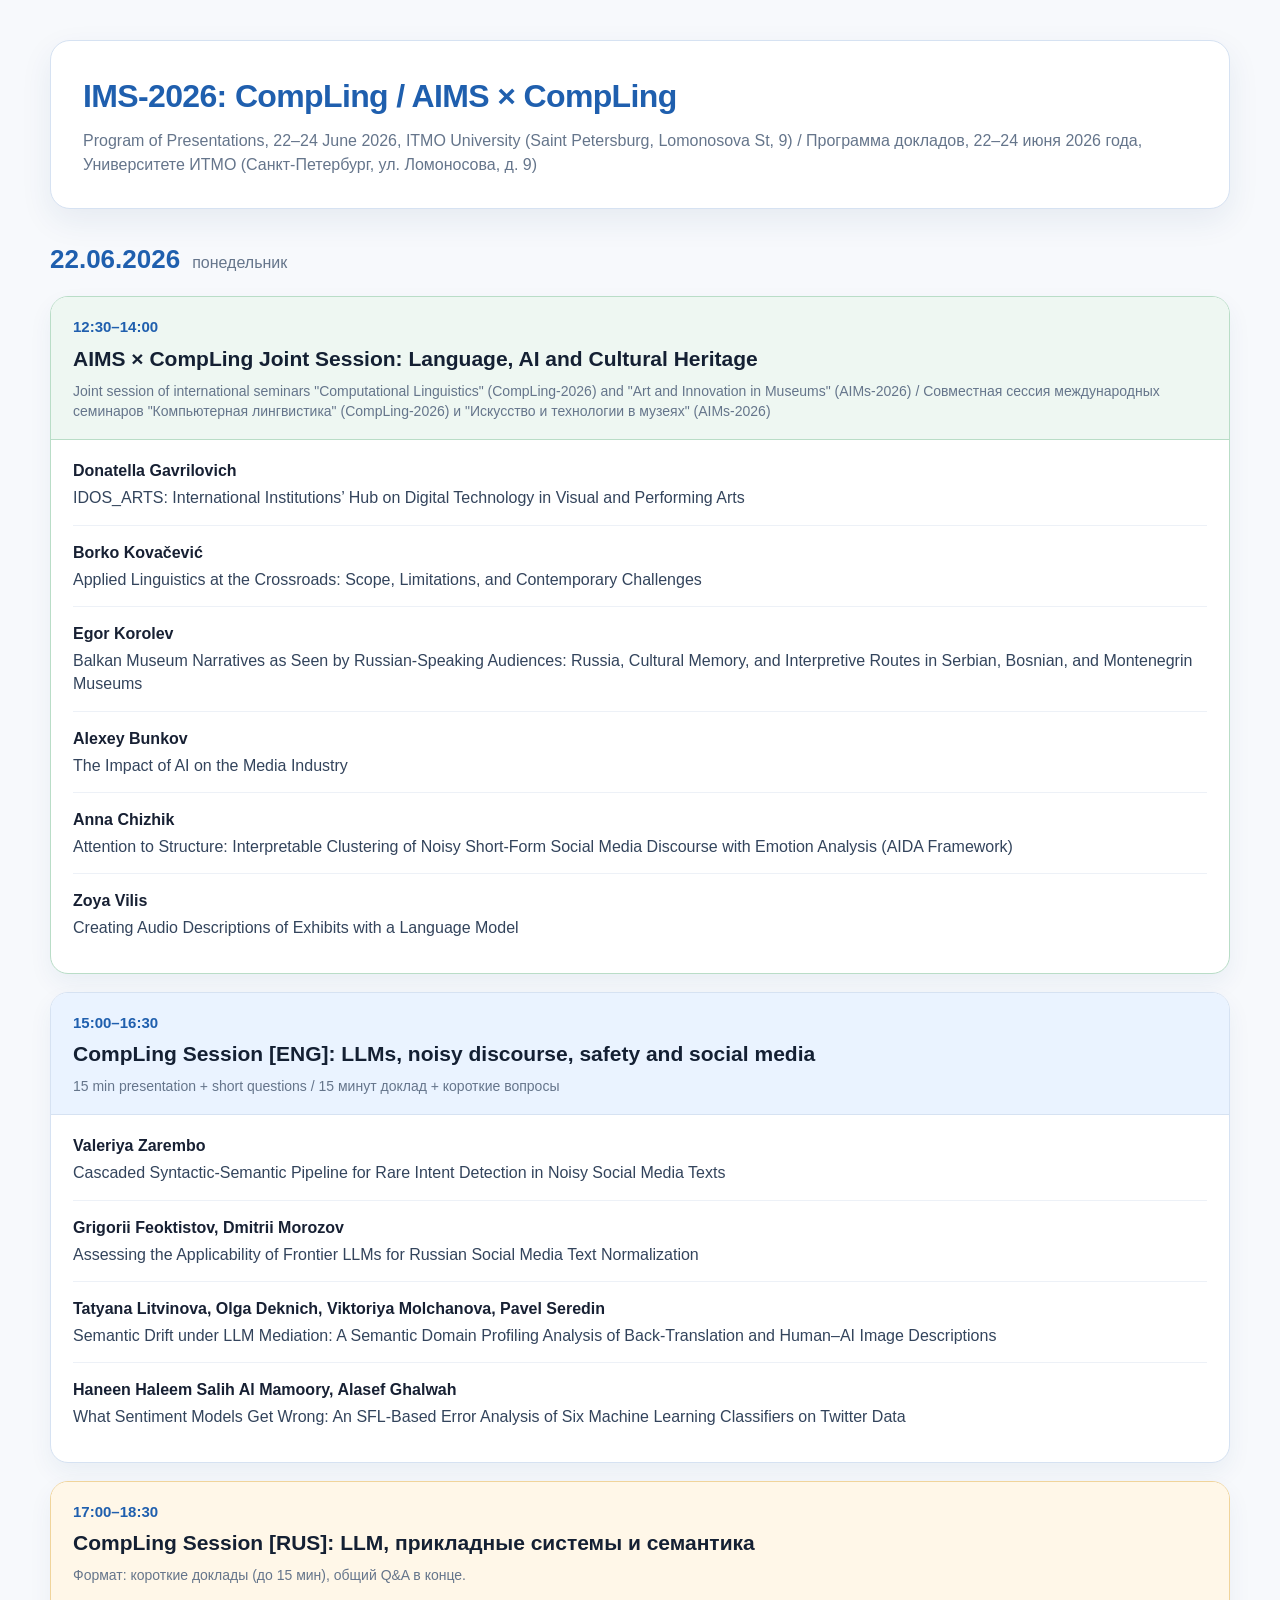
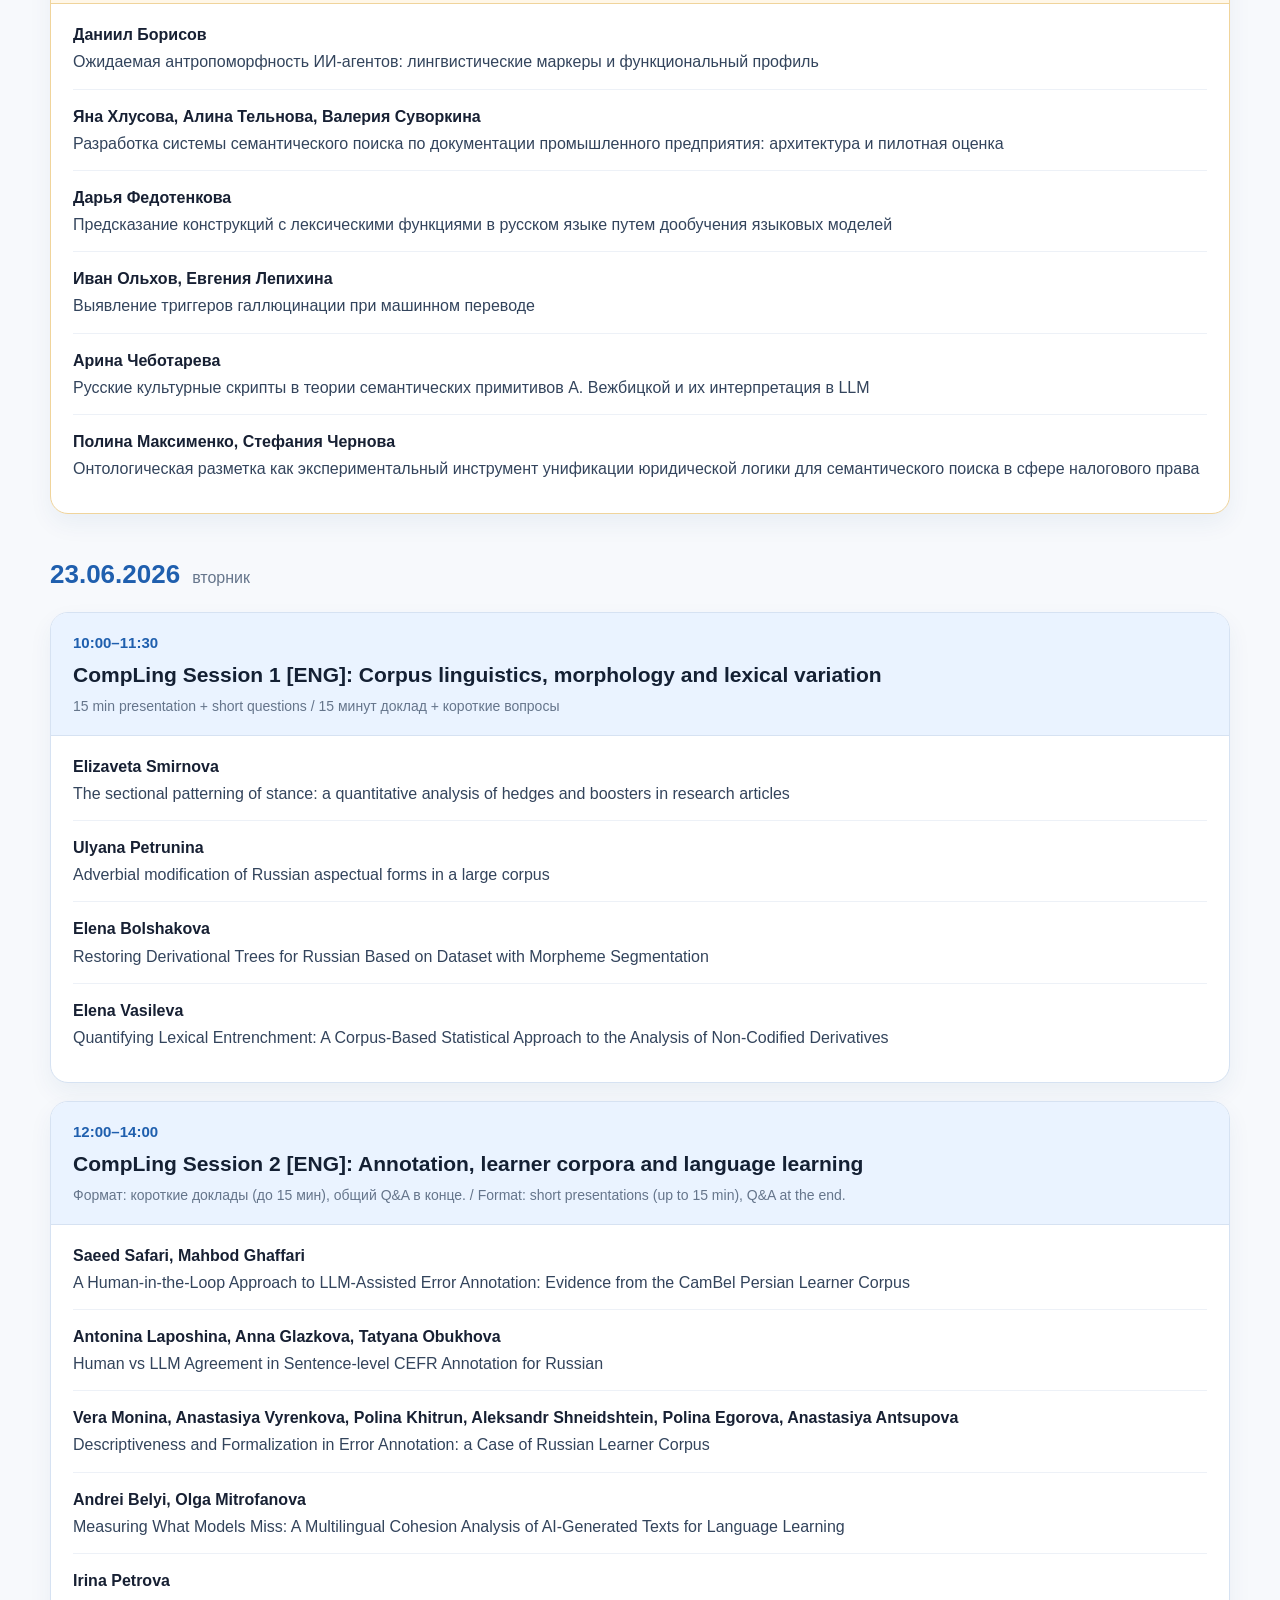
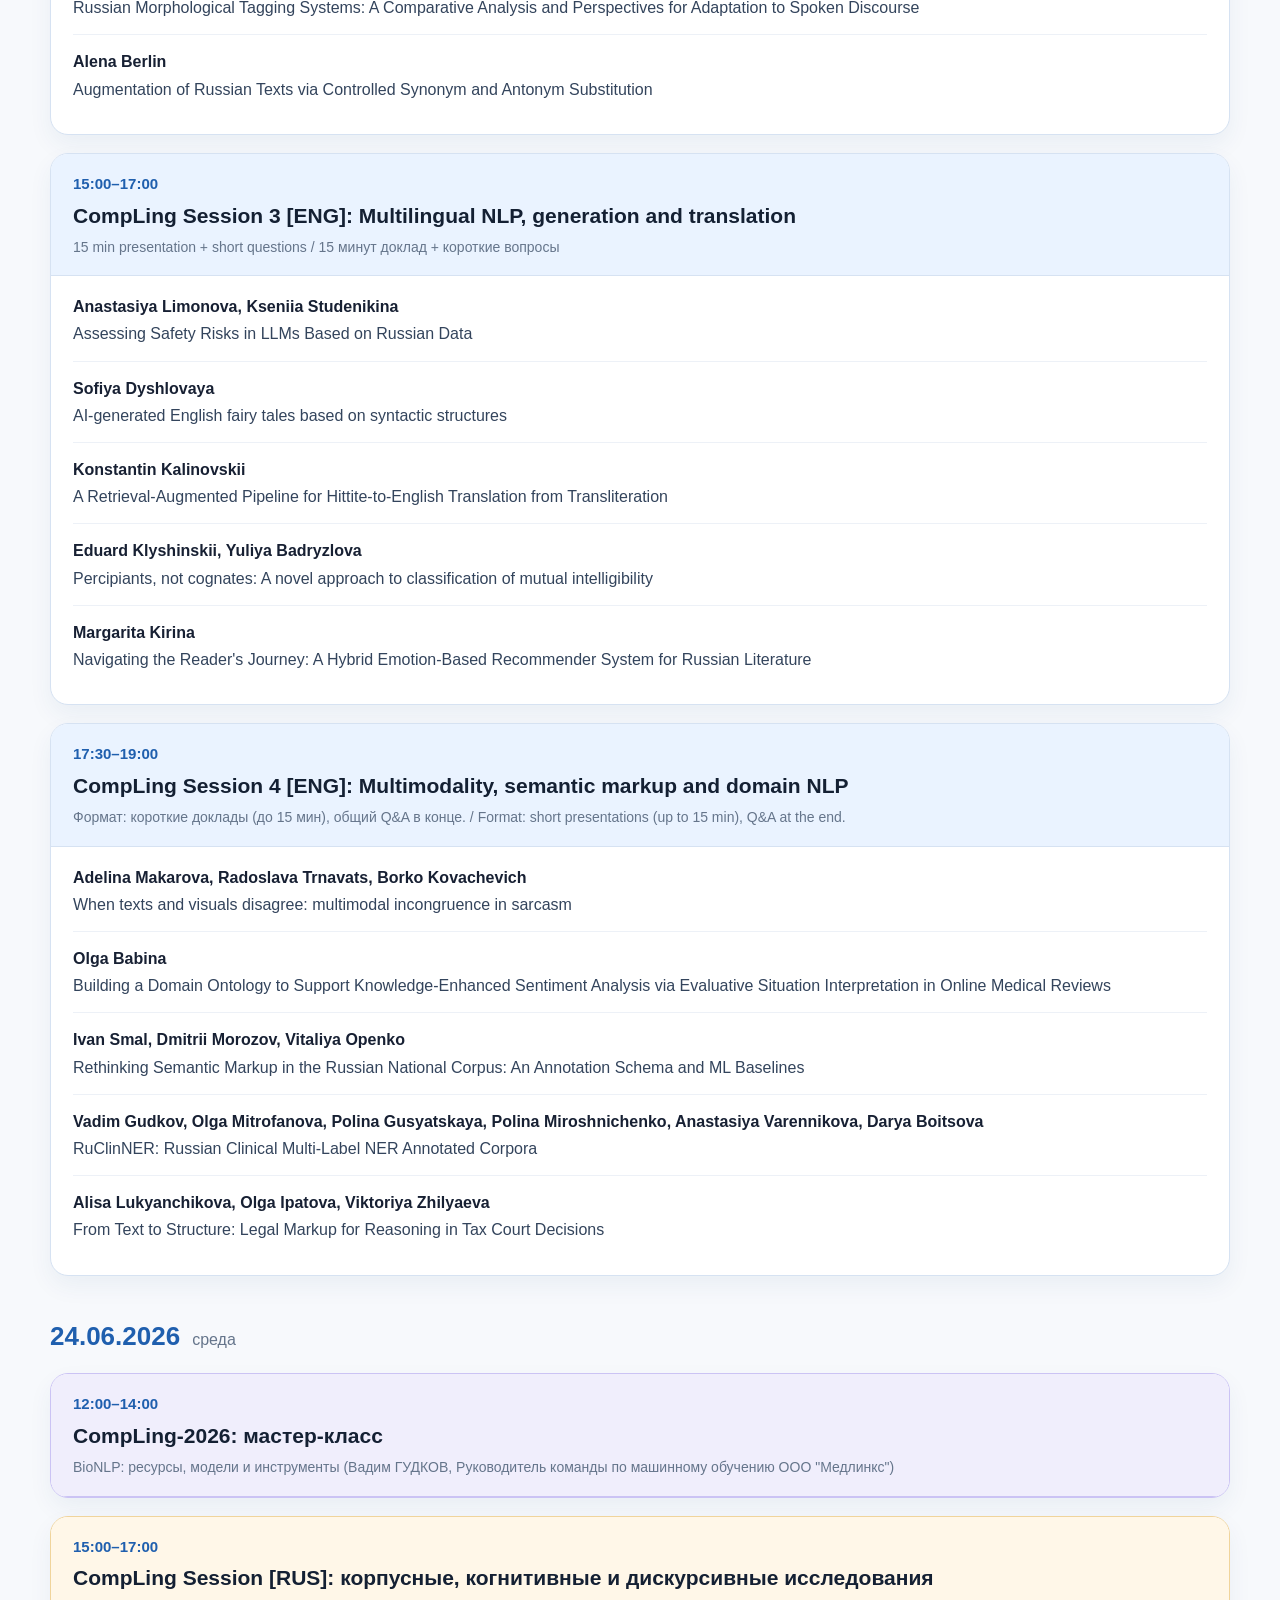
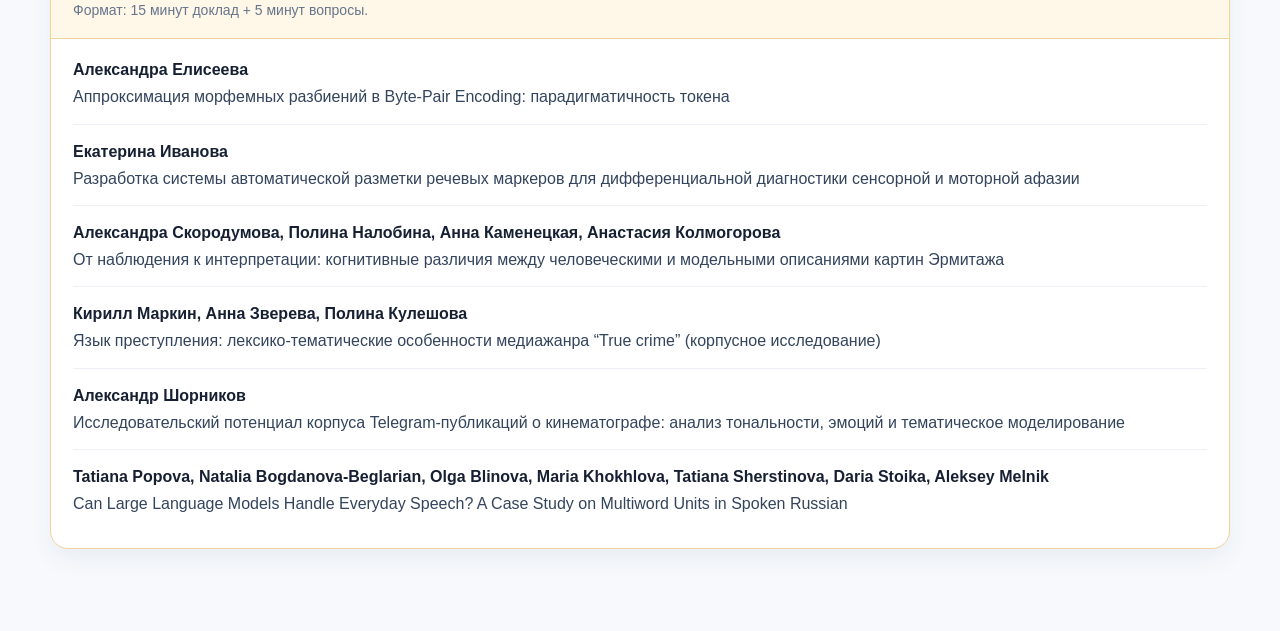
==== commit 61133677: "Add files via upload" ====
--- a/IMS-2026_CompLing_schedule.html
+++ b/IMS-2026_CompLing_schedule.html
@@ -49,7 +49,6 @@
 <div class="talk"><span class="speaker">Дарья Федотенкова</span><span class="title">Предсказание конструкций с лексическими функциями в русском языке путем дообучения языковых моделей</span></div>
 <div class="talk"><span class="speaker">Иван Ольхов, Евгения Лепихина</span><span class="title">Выявление триггеров галлюцинации при машинном переводе</span></div>
 <div class="talk"><span class="speaker">Арина Чеботарева</span><span class="title">Русские культурные скрипты в теории семантических примитивов А. Вежбицкой и их интерпретация в LLM</span></div>
-<div class="talk"><span class="speaker">Илья Суров</span><span class="title">Геометрия падежей русского языка</span></div>
 <div class="talk"><span class="speaker">Полина Максименко, Стефания Чернова</span><span class="title">Онтологическая разметка как экспериментальный инструмент унификации
 юридической логики для семантического поиска в сфере налогового права</span></div>
 
@@ -74,14 +73,13 @@
 <div class="talk"><span class="speaker">Vera Monina, Anastasiya Vyrenkova, Polina Khitrun, Aleksandr Shneidshtein, Polina Egorova, Anastasiya Antsupova</span><span class="title">Descriptiveness and Formalization in Error Annotation: a Case of Russian Learner Corpus</span></div>
 <div class="talk"><span class="speaker">Andrei Belyi, Olga Mitrofanova</span><span class="title">Measuring What Models Miss: A Multilingual Cohesion Analysis of AI-Generated Texts for Language Learning</span></div>
 <div class="talk"><span class="speaker">Irina Petrova</span><span class="title">Russian Morphological Tagging Systems: A Comparative Analysis and Perspectives for Adaptation to Spoken Discourse</span></div>
-<div class="talk"><span class="speaker">Tatyana Sherstinova</span><span class="title">Can Large Language Models Handle Everyday Speech? A Case Study on Multiword Units in Spoken Russian</span></div>
 <div class="talk"><span class="speaker">Alena Berlin</span><span class="title">Augmentation of Russian Texts via Controlled Synonym and Antonym Substitution</span></div>
 </div>
 </article>
 <article class="session"><div class="session-head"><span class="time">15:00–17:00</span>
 <h3>CompLing Session 3 [ENG]: Multilingual NLP, generation and translation</h3>
 <div class="format">15 min presentation + short questions / 15 минут доклад + короткие вопросы</div></div><div class="talks">
-<div class="talk"><span class="speaker">Anastasiya Limonova, Kseniia Studenikina</span><span class="title">RuSafety: A Russian Dataset for Evaluating the Safety of Large Language Models</span></div>
+<div class="talk"><span class="speaker">Anastasiya Limonova, Kseniia Studenikina</span><span class="title">Assessing Safety Risks in LLMs Based on Russian Data</span></div>
 <div class="talk"><span class="speaker">Sofiya Dyshlovaya</span><span class="title">AI-generated English fairy tales based on syntactic structures</span></div>
 <div class="talk"><span class="speaker">Konstantin Kalinovskii</span><span class="title">A Retrieval-Augmented Pipeline for Hittite-to-English Translation from Transliteration</span></div>
 <div class="talk"><span class="speaker">Eduard Klyshinskii, Yuliya Badryzlova</span><span class="title">Percipiants, not cognates: A novel approach to classification of mutual intelligibility</span></div>
@@ -101,7 +99,8 @@
 </div></section>
 <section class="day"><h2 class="day-title">24.06.2026 <span>среда</span></h2><div class="grid">
 <article class="session workshop"><div class="session-head"><span class="time">12:00–14:00</span>
-<h3>CompLing-2026: мастер-класс</h3><div class="format">Специальный workshop в рамках семинара CompLing-2026. Подробности будут анонсированы позднее.</div></div></article>
+<h3>CompLing-2026: мастер-класс</h3><div class="format">BioNLP: ресурсы, модели и инструменты (Вадим ГУДКОВ, Руководитель команды по машинному обучению ООО
+"Медлинкс")</div></div></article>
 <article class="session rus"><div class="session-head"><span class="time">15:00–17:00</span>
 <h3>CompLing Session [RUS]: корпусные, когнитивные и дискурсивные исследования</h3>
 <div class="format">Формат: 15 минут доклад + 5 минут вопросы.</div></div><div class="talks">
@@ -110,6 +109,7 @@
 <div class="talk"><span class="speaker">Александра Скородумова, Полина Налобина, Анна Каменецкая, Анастасия Колмогорова</span><span class="title">От наблюдения к интерпретации: когнитивные различия между человеческими и модельными описаниями картин Эрмитажа</span></div>
 <div class="talk"><span class="speaker">Кирилл Маркин, Анна Зверева, Полина Кулешова</span><span class="title">Язык преступления: лексико-тематические особенности медиажанра “True crime” (корпусное исследование)</span></div>
 <div class="talk"><span class="speaker">Александр Шорников</span><span class="title">Исследовательский потенциал корпуса Telegram-публикаций о кинематографе: анализ тональности, эмоций и тематическое моделирование</span></div>
+<div class="talk"><span class="speaker">Tatiana Popova, Natalia Bogdanova-Beglarian, Olga Blinova, Maria Khokhlova, Tatiana Sherstinova, Daria Stoika, Aleksey Melnik </span><span class="title">Can Large Language Models Handle Everyday Speech? A Case Study on Multiword Units in Spoken Russian</span></div>
 </div></article>
 </div></section>
 </main>
